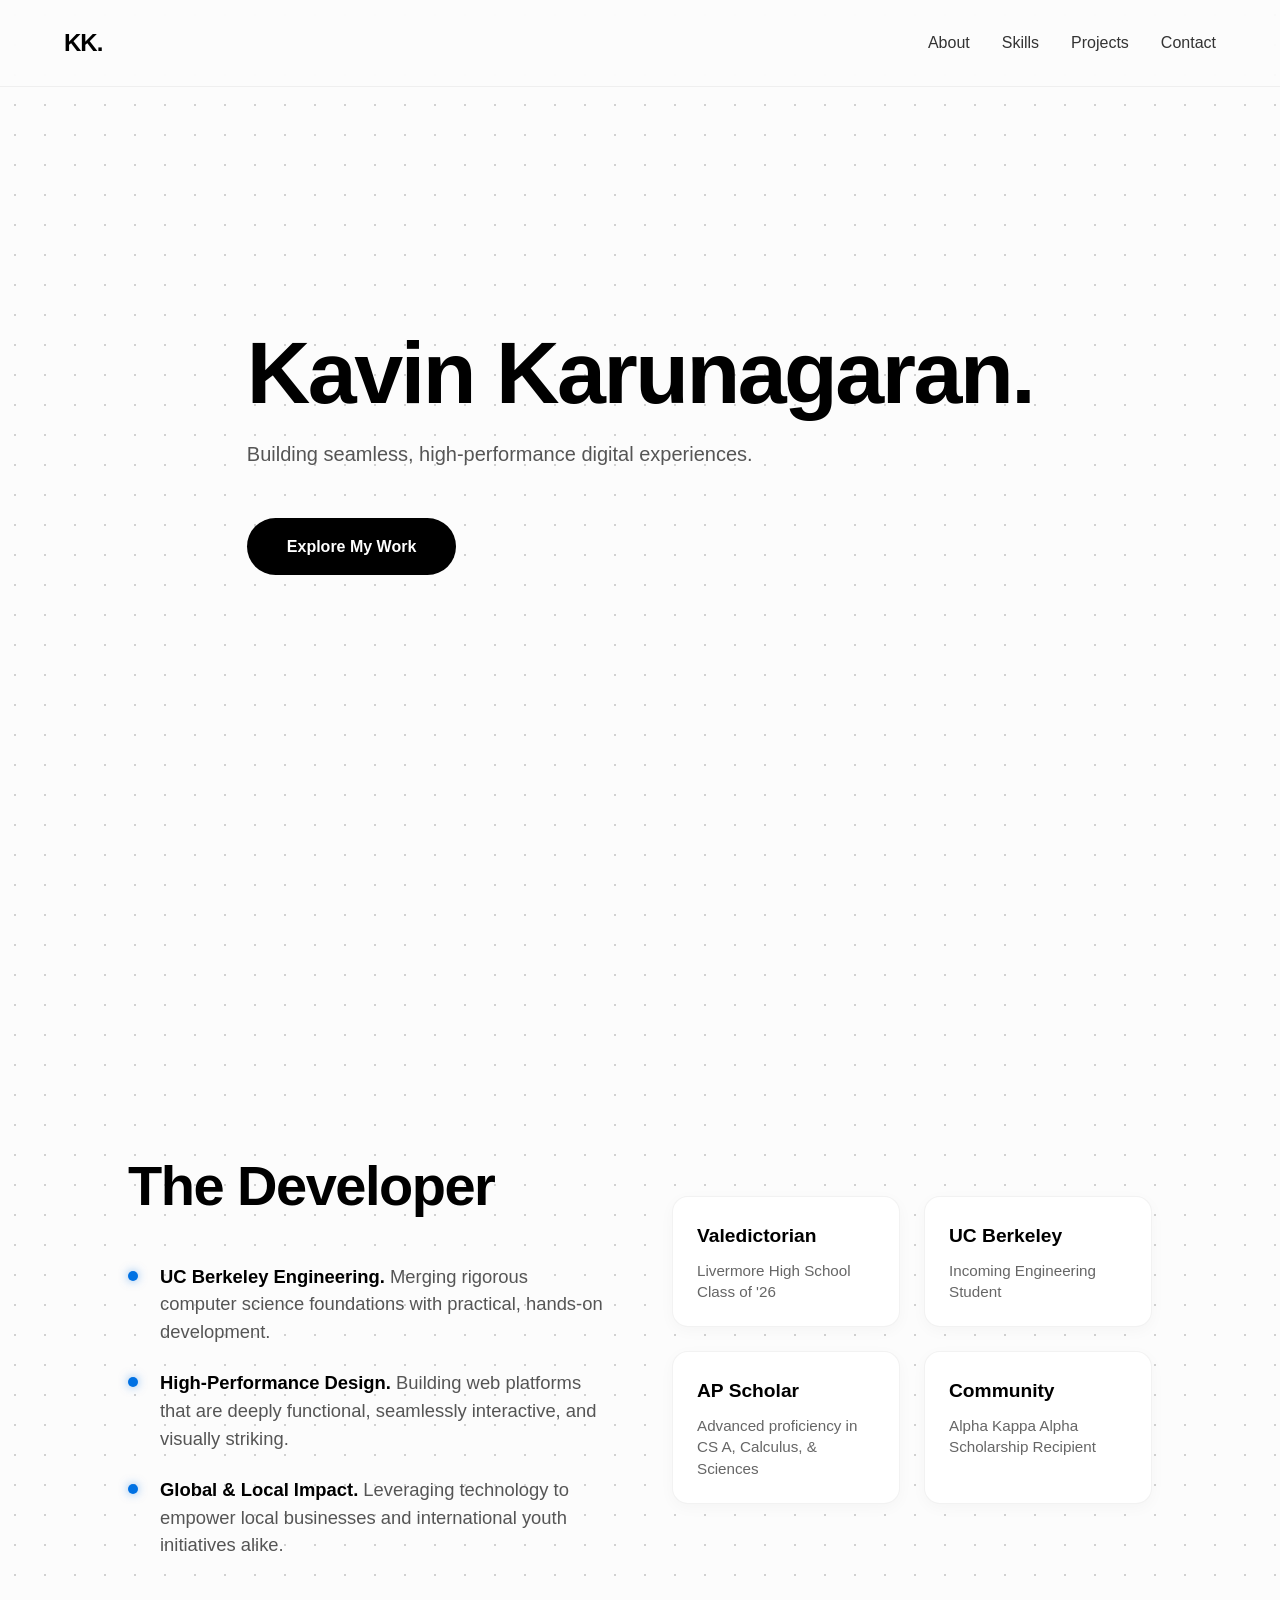
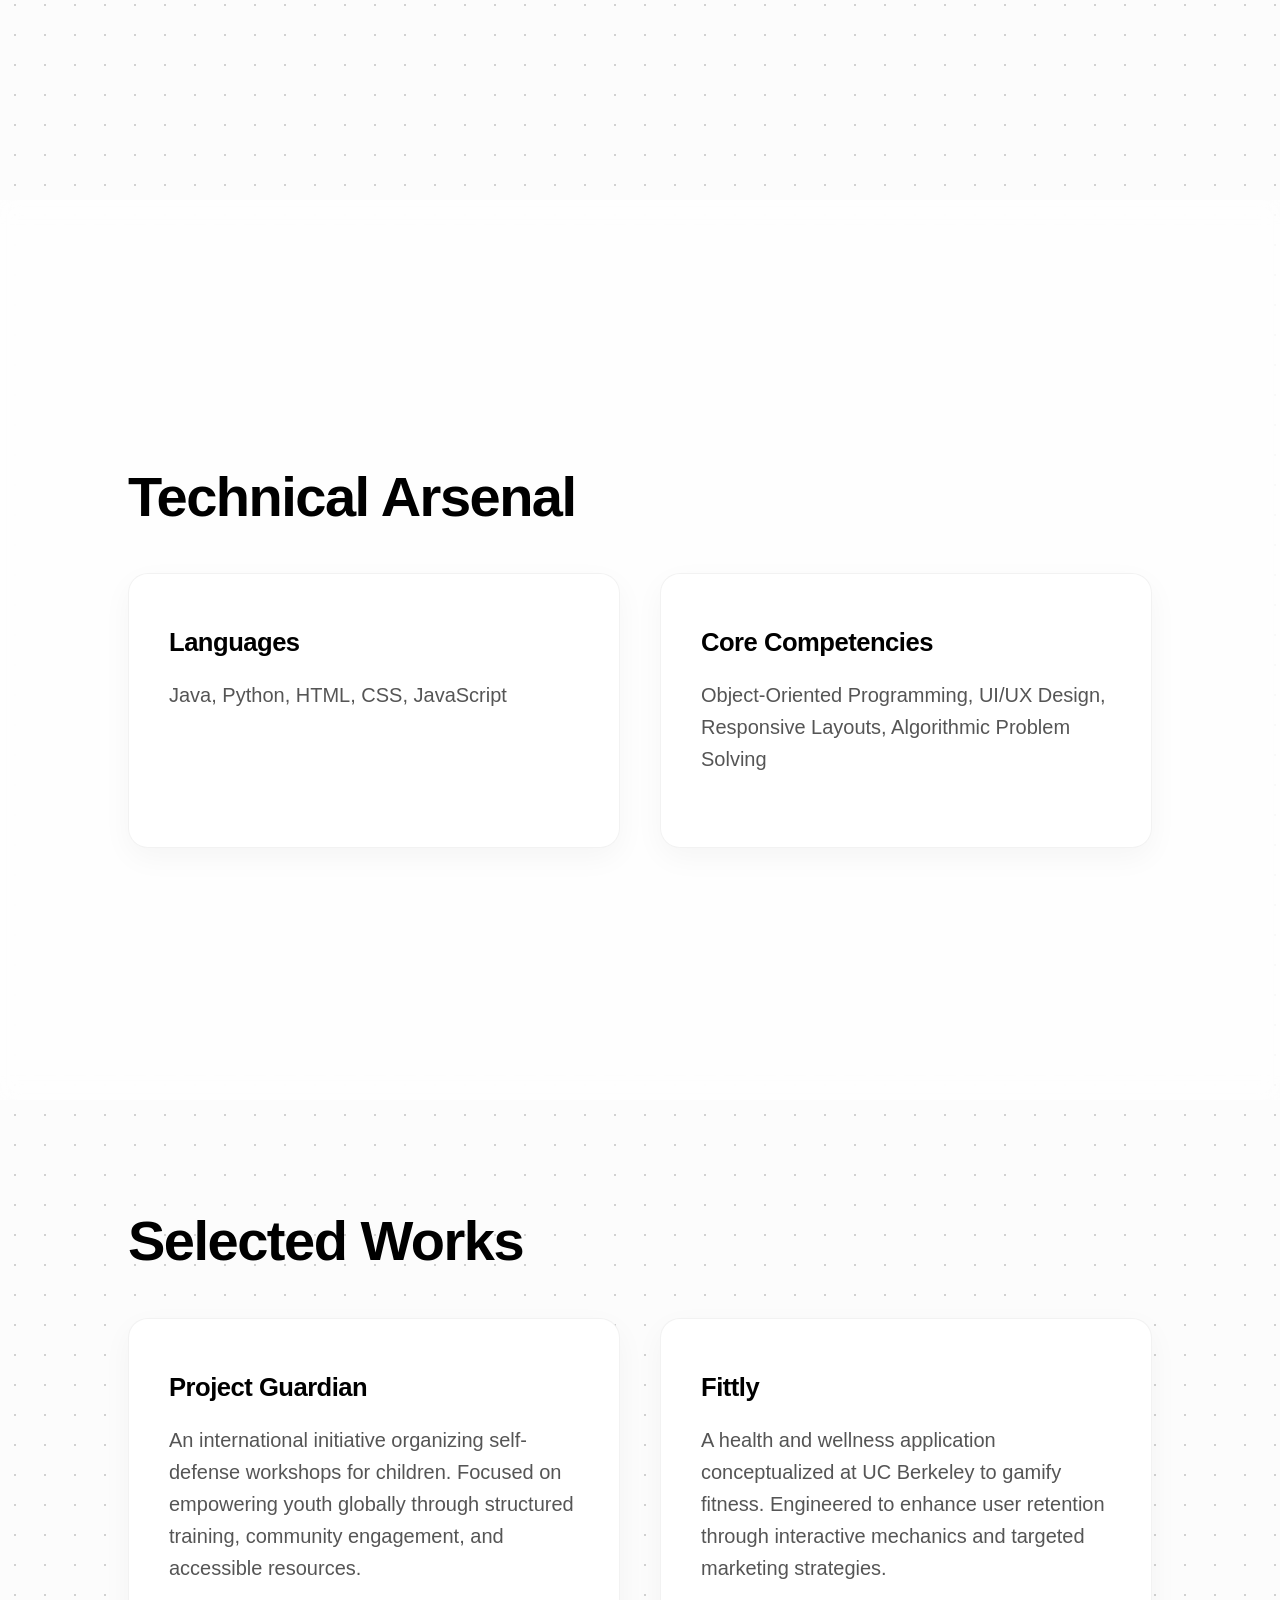
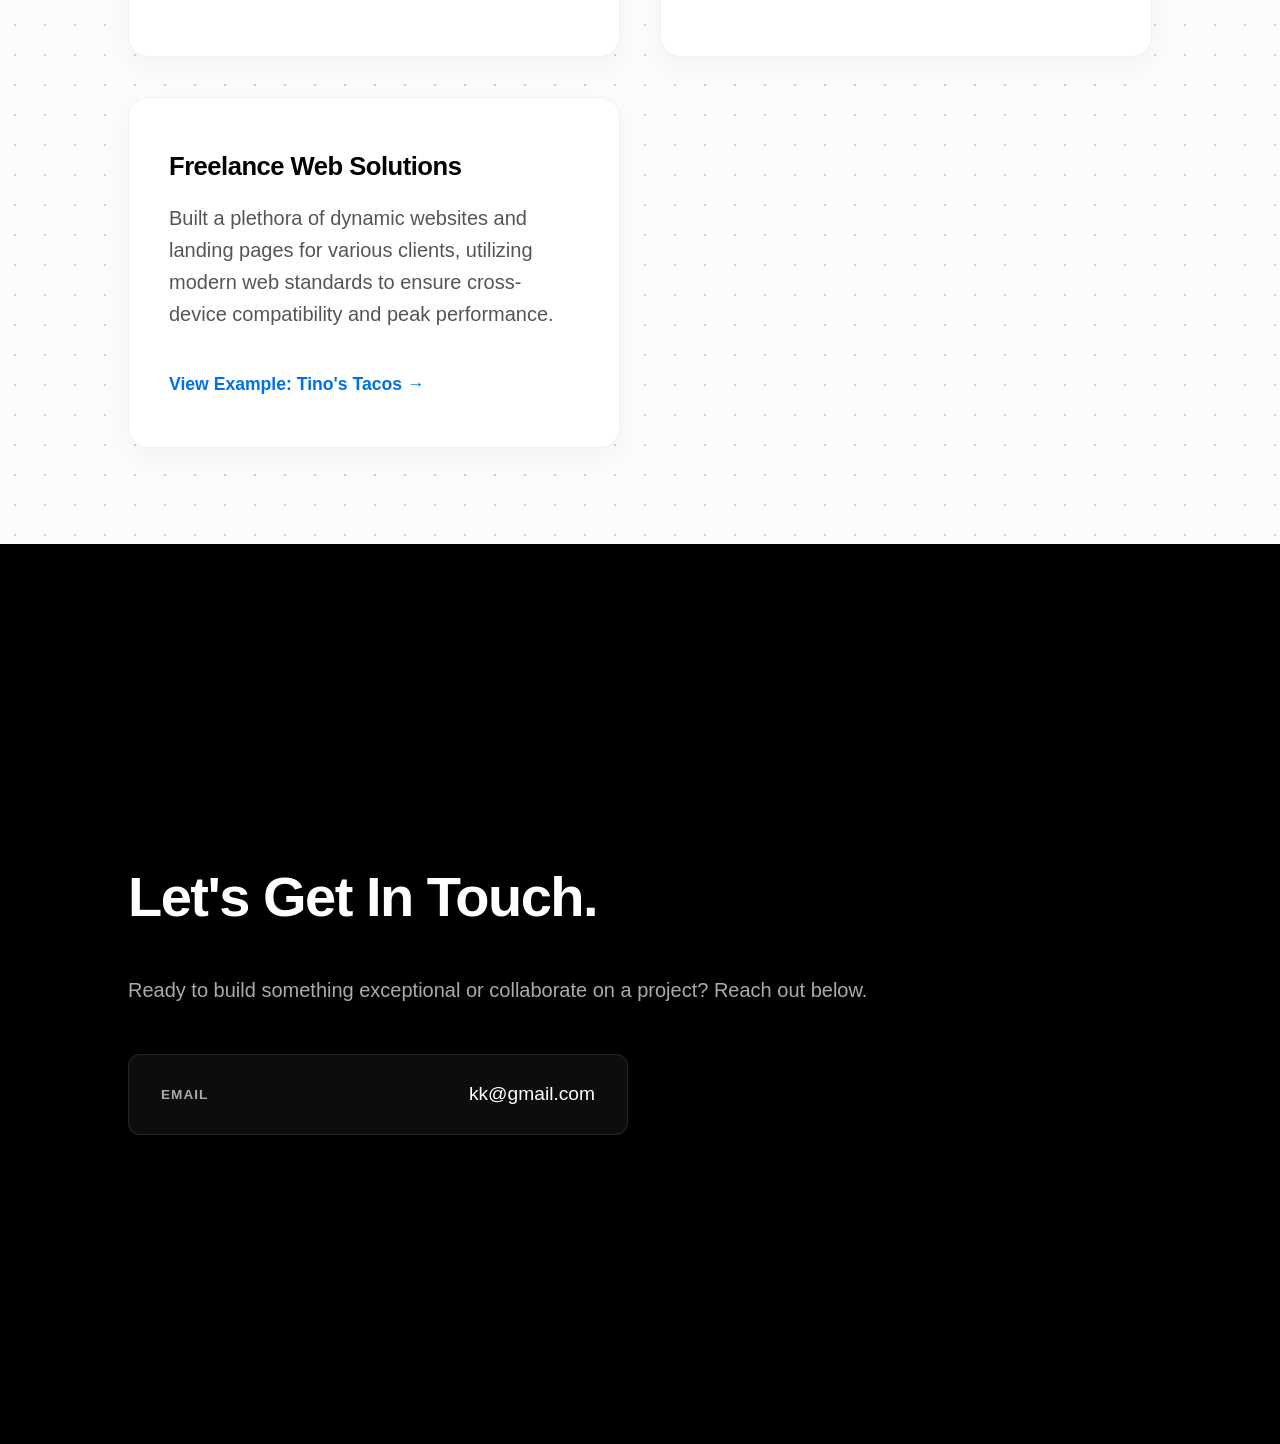
==== index.html @ 3ebcbe0c "Add files via upload" ====
<!DOCTYPE html>
<html lang="en">
<head>
    <meta charset="UTF-8">
    <meta name="viewport" content="width=device-width, initial-scale=1.0">
    <title>Kavin Karunagaran | Web Developer</title>
    <link rel="stylesheet" href="style.css">
</head>
<body>

    <nav id="navbar">
        <a href="#" class="logo">KK.</a>
        <ul class="nav-links">
            <li><a href="#about">About</a></li>
            <li><a href="#skills">Skills</a></li>
            <li><a href="#projects">Projects</a></li>
            <li><a href="#contact">Contact</a></li>
        </ul>
    </nav>

    <header id="hero" class="section">
        <div class="hero-content scroll-anim">
            <h1>Kavin Karunagaran.</h1>
            <p>Building seamless, high-performance digital experiences.</p>
            <a href="#about" class="cta-button">Explore My Work</a>
        </div>
    </header>

    <section id="about" class="section">
        <div class="container">
            <div class="about-grid">
                <div class="about-text scroll-anim">
                    <h2>The Developer</h2>
                    
                    <ul class="fancy-bullets">
                        <li>
                            <strong>UC Berkeley Engineering.</strong> Merging rigorous computer science foundations with practical, hands-on development.
                        </li>
                        <li>
                            <strong>High-Performance Design.</strong> Building web platforms that are deeply functional, seamlessly interactive, and visually striking.
                        </li>
                        <li>
                            <strong>Global & Local Impact.</strong> Leveraging technology to empower local businesses and international youth initiatives alike.
                        </li>
                    </ul>
                </div>
                
                <div class="accomplishments-grid scroll-anim" style="transition-delay: 200ms;">
                    <div class="stat-card">
                        <div class="stat-title">Valedictorian</div>
                        <div class="stat-desc">Livermore High School Class of '26</div>
                    </div>
                    <div class="stat-card">
                        <div class="stat-title">UC Berkeley</div>
                        <div class="stat-desc">Incoming Engineering Student</div>
                    </div>
                    <div class="stat-card">
                        <div class="stat-title">AP Scholar</div>
                        <div class="stat-desc">Advanced proficiency in CS A, Calculus, & Sciences</div>
                    </div>
                    <div class="stat-card">
                        <div class="stat-title">Community</div>
                        <div class="stat-desc">Alpha Kappa Alpha Scholarship Recipient</div>
                    </div>
                </div>
            </div>
        </div>
    </section>

    <section id="skills" class="section bg-glass">
        <div class="container scroll-anim">
            <h2>Technical Arsenal</h2>
            <div class="skills-grid">
                <div class="skill-card">
                    <h3>Languages</h3>
                    <p>Java, Python, HTML, CSS, JavaScript</p>
                </div>
                <div class="skill-card">
                    <h3>Core Competencies</h3>
                    <p>Object-Oriented Programming, UI/UX Design, Responsive Layouts, Algorithmic Problem Solving</p>
                </div>
            </div>
        </div>
    </section>

    <section id="projects" class="section">
        <div class="container scroll-anim">
            <h2>Selected Works</h2>
            <div class="projects-grid">
                <div class="project-card scroll-anim">
                    <h3>Project Guardian</h3>
                    <p>An international initiative organizing self-defense workshops for children. Focused on empowering youth globally through structured training, community engagement, and accessible resources.</p>
                </div>
                <div class="project-card scroll-anim" style="transition-delay: 200ms;">
                    <h3>Fittly</h3>
                    <p>A health and wellness application conceptualized at UC Berkeley to gamify fitness. Engineered to enhance user retention through interactive mechanics and targeted marketing strategies.</p>
                </div>
                <div class="project-card scroll-anim" style="transition-delay: 400ms;">
                    <h3>Freelance Web Solutions</h3>
                    <p>Built a plethora of dynamic websites and landing pages for various clients, utilizing modern web standards to ensure cross-device compatibility and peak performance.</p>
                    
                    <a href="tinos.html" class="text-link" target="_blank">View Example: Tino's Tacos &rarr;</a>
                    
                </div>
            </div>
        </div>
    </section>

    <section id="contact" class="section bg-dark">
        <div class="container scroll-anim">
            <h2>Let's Get In Touch.</h2>
            <p>Ready to build something exceptional or collaborate on a project? Reach out below.</p>
            
            <div class="contact-links">
                <a href="mailto:kk@gmail.com" class="contact-item">
                    <span class="contact-label">Email</span>
                    <span class="contact-value">kk@gmail.com</span>
                </a>
                </div>
        </div>
    </section>

    <script src="script.js"></script>
</body>
</html>
---- style.css ----
/* Base Styles & Typography */
:root {
    --primary-color: #000000;
    --text-color: #333333;
    --bg-color: #fcfcfc;
    --light-bg: #f5f5f7;
    --accent-color: #0071e3;
}

* {
    margin: 0;
    padding: 0;
    box-sizing: border-box;
}

html {
    scroll-behavior: smooth;
    font-family: -apple-system, BlinkMacSystemFont, "Segoe UI", Roboto, Helvetica, Arial, sans-serif;
}

body {
    background-color: var(--bg-color);
    color: var(--text-color);
    line-height: 1.6;
    overflow-x: hidden;
    background-image: radial-gradient(#d1d1d1 1px, transparent 1px);
    background-size: 30px 30px;
}

/* Navigation */
#navbar {
    position: fixed;
    top: 0;
    width: 100%;
    display: flex;
    justify-content: space-between;
    align-items: center;
    padding: 1.5rem 5%;
    background: rgba(252, 252, 252, 0.85);
    backdrop-filter: blur(12px);
    z-index: 1000;
    border-bottom: 1px solid rgba(0,0,0,0.05);
}

.logo {
    font-size: 1.5rem;
    font-weight: 700;
    letter-spacing: -1px;
    color: var(--primary-color);
    text-decoration: none;
    cursor: pointer;
    user-select: none;
    -webkit-user-select: none;
}

.nav-links {
    list-style: none;
    display: flex;
    gap: 2rem;
}

.nav-links a {
    text-decoration: none;
    color: var(--text-color);
    font-weight: 500;
    transition: color 0.3s ease;
}

.nav-links a:hover {
    color: var(--accent-color);
}

/* Sections & Containers */
.section {
    min-height: 100vh;
    display: flex;
    align-items: center;
    justify-content: center;
    padding: 6rem 10%;
}

.container {
    max-width: 1100px;
    width: 100%;
}

.bg-glass { 
    background: rgba(255, 255, 255, 0.6);
    backdrop-filter: blur(10px);
}
.bg-dark { 
    background-color: var(--primary-color); 
    color: white; 
    background-image: none; 
}

/* Typography */
h1 {
    font-size: 5.5rem;
    font-weight: 700;
    letter-spacing: -2.5px;
    margin-bottom: 1rem;
    color: var(--primary-color);
    line-height: 1.1;
}

h2 {
    font-size: 3.5rem;
    font-weight: 600;
    letter-spacing: -1.5px;
    margin-bottom: 2rem;
    color: var(--primary-color);
}

.bg-dark h2 { color: white; }

p {
    font-size: 1.25rem;
    margin-bottom: 1.5rem;
    color: #555;
}

.bg-dark p { color: #aaa; }

/* Buttons & Links */
.cta-button {
    display: inline-block;
    padding: 1rem 2.5rem;
    background-color: var(--primary-color);
    color: white;
    text-decoration: none;
    border-radius: 30px;
    font-weight: 600;
    margin-top: 1.5rem;
    transition: transform 0.3s ease, box-shadow 0.3s ease;
}

.cta-button:hover {
    transform: translateY(-3px);
    box-shadow: 0 10px 20px rgba(0,0,0,0.15);
}

/* New Inline Text Link Styling */
.text-link {
    display: inline-block;
    margin-top: 1rem;
    color: var(--accent-color);
    font-weight: 600;
    text-decoration: none;
    font-size: 1.1rem;
    transition: transform 0.3s ease, color 0.3s ease;
}

.text-link:hover {
    color: #005bb5;
    transform: translateX(5px);
}

/* About Grid & Accomplishments */
.about-grid {
    display: grid;
    grid-template-columns: 1fr 1fr;
    gap: 4rem;
    align-items: center;
}

.fancy-bullets {
    list-style: none;
    display: flex;
    flex-direction: column;
    gap: 1.5rem;
    margin-top: 1rem;
}

.fancy-bullets li {
    position: relative;
    padding-left: 2rem;
    font-size: 1.15rem;
    color: #555;
    line-height: 1.5;
}

.fancy-bullets li::before {
    content: "";
    position: absolute;
    left: 0;
    top: 8px;
    width: 10px;
    height: 10px;
    background-color: var(--accent-color);
    border-radius: 50%;
    box-shadow: 0 0 10px rgba(0, 113, 227, 0.5);
}

.fancy-bullets strong {
    color: var(--primary-color);
    font-weight: 700;
}

.accomplishments-grid {
    display: grid;
    grid-template-columns: 1fr 1fr;
    gap: 1.5rem;
}

.stat-card {
    background: white;
    padding: 1.5rem;
    border-radius: 16px;
    border: 1px solid rgba(0,0,0,0.05);
    box-shadow: 0 4px 15px rgba(0,0,0,0.03);
    transition: transform 0.3s ease;
}

.stat-card:hover {
    transform: translateY(-5px);
    border-color: var(--accent-color);
}

.stat-title {
    font-size: 1.2rem;
    font-weight: 700;
    color: var(--primary-color);
    margin-bottom: 0.5rem;
}

.stat-desc {
    font-size: 0.95rem;
    color: #666;
    line-height: 1.4;
}

/* Grids for Skills and Projects */
.skills-grid, .projects-grid {
    display: grid;
    grid-template-columns: repeat(auto-fit, minmax(320px, 1fr));
    gap: 2.5rem;
    margin-top: 2rem;
}

.skill-card, .project-card {
    background: white;
    padding: 3rem 2.5rem;
    border-radius: 20px;
    border: 1px solid rgba(0,0,0,0.05);
    box-shadow: 0 10px 30px rgba(0,0,0,0.04);
    transition: transform 0.4s ease, box-shadow 0.4s ease;
}

.project-card:hover {
    transform: translateY(-10px);
    box-shadow: 0 20px 40px rgba(0,0,0,0.08);
}

.project-card h3, .skill-card h3 {
    font-size: 1.6rem;
    margin-bottom: 1rem;
    color: var(--primary-color);
    letter-spacing: -0.5px;
}

/* Contact Links Section */
.contact-links {
    display: flex;
    flex-direction: column;
    gap: 1.5rem;
    margin-top: 3rem;
    max-width: 500px;
}

.contact-item {
    display: flex;
    justify-content: space-between;
    align-items: center;
    padding: 1.5rem 2rem;
    background: rgba(255,255,255,0.05);
    border: 1px solid rgba(255,255,255,0.1);
    border-radius: 12px;
    text-decoration: none;
    color: white;
    transition: background 0.3s ease, transform 0.3s ease;
}

.contact-item:hover {
    background: rgba(255,255,255,0.1);
    transform: translateX(10px);
}

.contact-label {
    font-weight: 600;
    color: #aaa;
    letter-spacing: 1px;
    text-transform: uppercase;
    font-size: 0.85rem;
}

.contact-value {
    font-size: 1.2rem;
    font-weight: 500;
}

/* Responsive */
@media (max-width: 768px) {
    .about-grid { grid-template-columns: 1fr; gap: 2rem; }
    h1 { font-size: 3.5rem; }
    h2 { font-size: 2.5rem; }
}

/* --- APPLE-STYLE SCROLL ANIMATIONS --- */
.scroll-anim {
    opacity: 0;
    transform: translateY(50px);
    transition: opacity 1s cubic-bezier(0.16, 1, 0.3, 1), transform 1s cubic-bezier(0.16, 1, 0.3, 1);
}

.scroll-anim.show {
    opacity: 1;
    transform: translateY(0);
}
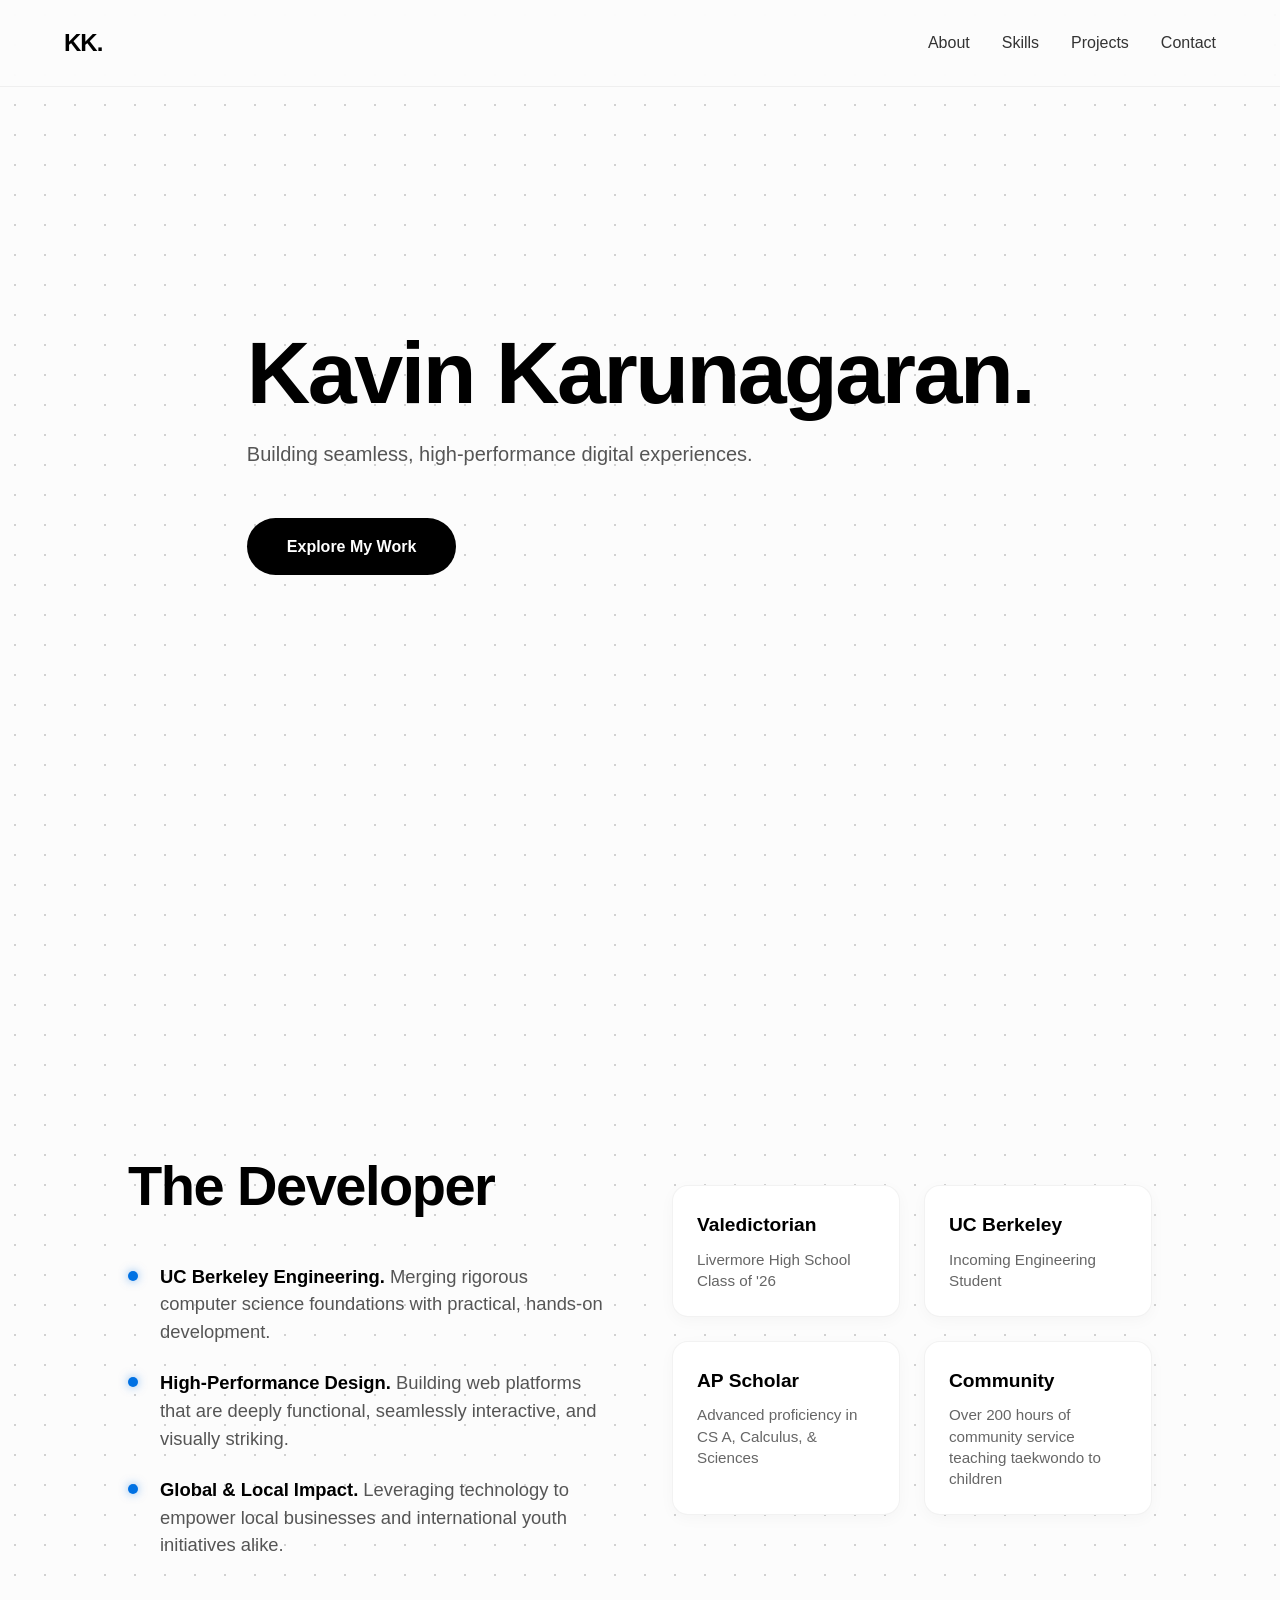
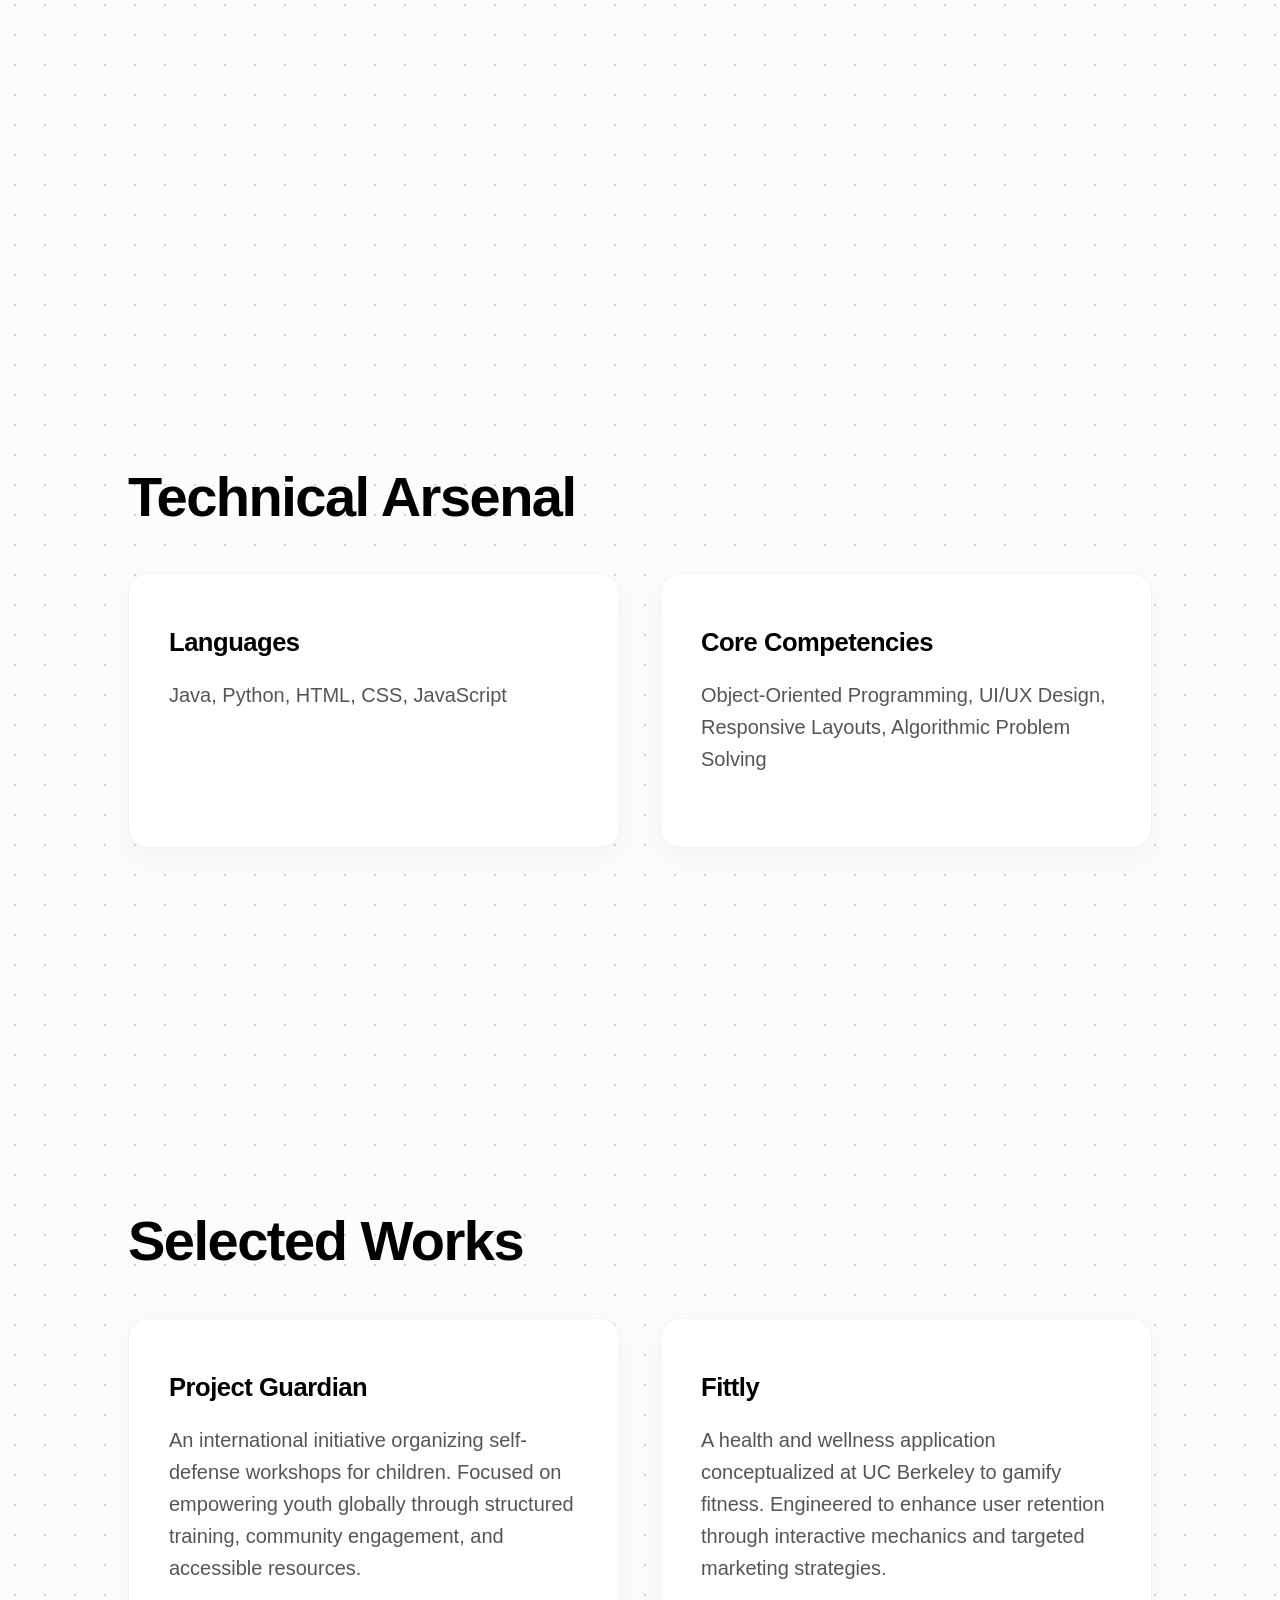
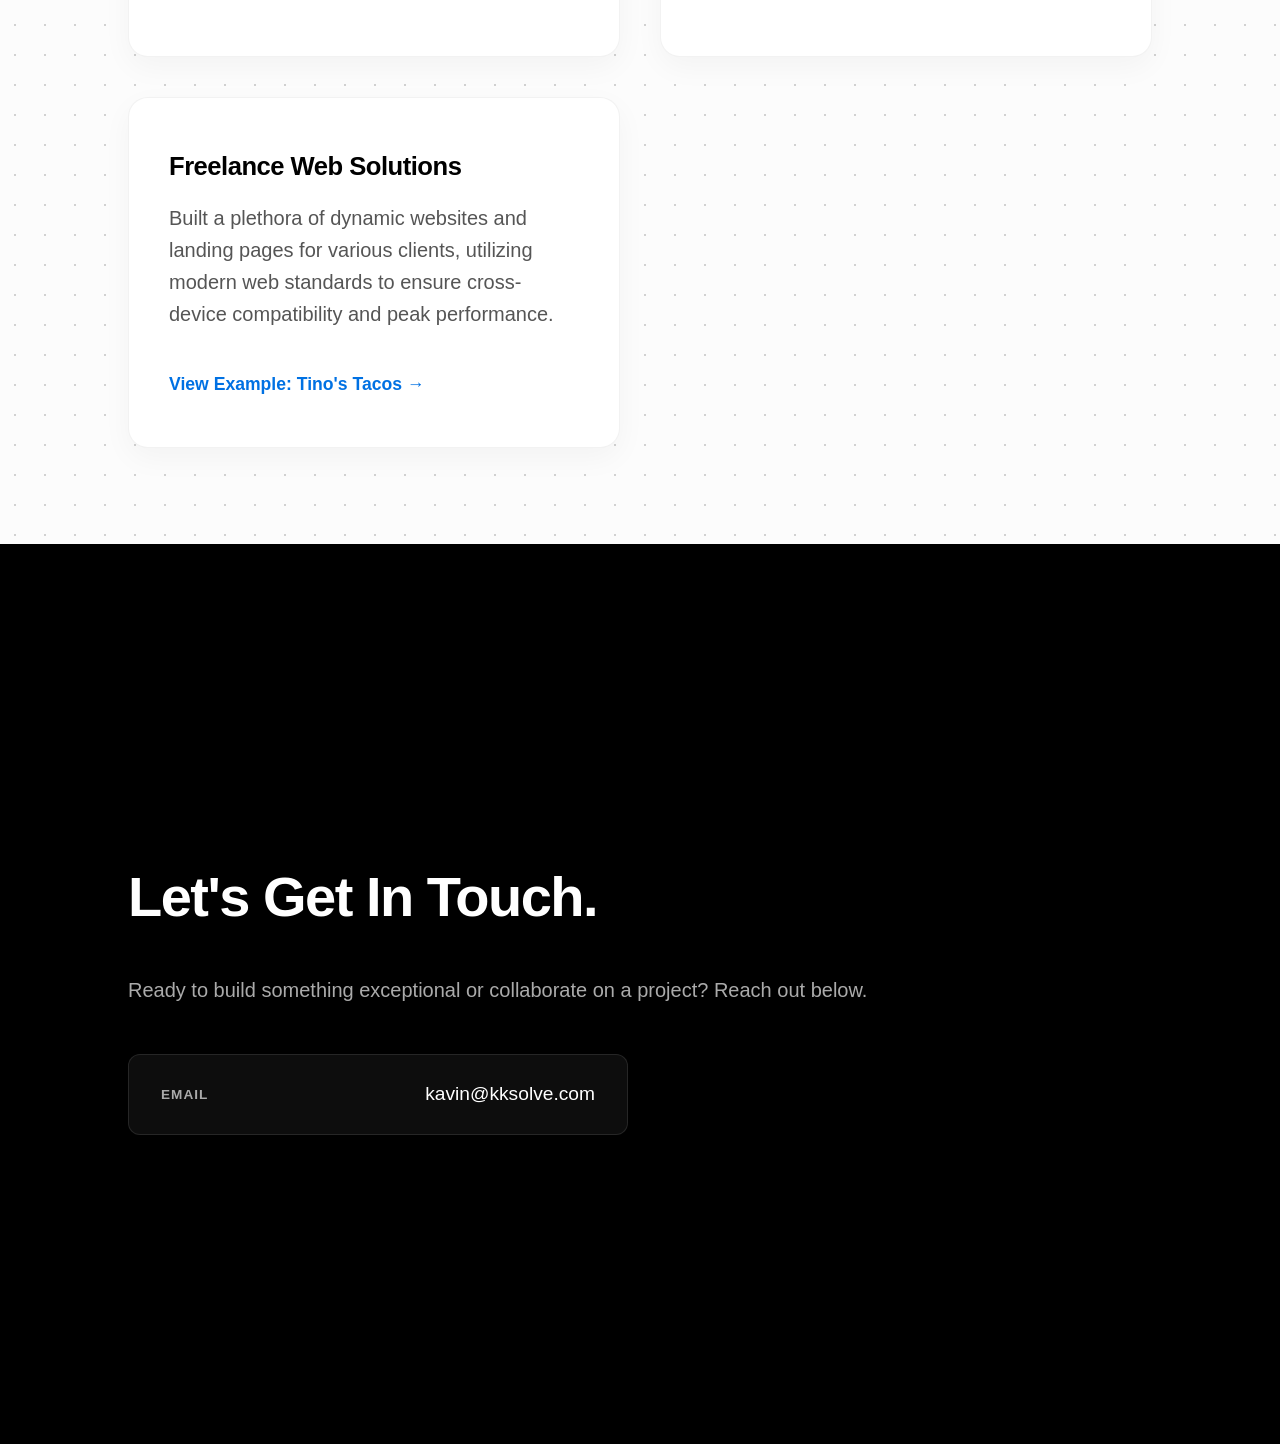
==== commit de896fef: "Update index.html" ====
--- a/index.html
+++ b/index.html
@@ -7,7 +7,7 @@
     <link rel="stylesheet" href="style.css">
 </head>
 <body>
-
+    
     <nav id="navbar">
         <a href="#" class="logo">KK.</a>
         <ul class="nav-links">
@@ -18,108 +18,119 @@
         </ul>
     </nav>
 
-    <header id="hero" class="section">
-        <div class="hero-content scroll-anim">
-            <h1>Kavin Karunagaran.</h1>
-            <p>Building seamless, high-performance digital experiences.</p>
-            <a href="#about" class="cta-button">Explore My Work</a>
-        </div>
-    </header>
+    <main class="site-wrapper">
+        
+        <header id="hero" class="section hero-section">
+            <div id="hero-bg" class="hero-bg"></div>
+            <div class="parallax-shape shape-1" data-speed="0.15"></div>
+            
+            <div class="hero-content scroll-anim">
+                <h1>Kavin Karunagaran.</h1>
+                <p>Building seamless, high-performance digital experiences.</p>
+                <a href="#about" class="cta-button">Explore My Work</a>
+            </div>
+        </header>
 
-    <section id="about" class="section">
-        <div class="container">
-            <div class="about-grid">
-                <div class="about-text scroll-anim">
-                    <h2>The Developer</h2>
+        <section id="about" class="section">
+            <div class="container">
+                <div class="about-grid">
+                    <div class="about-text scroll-anim">
+                        <h2>The Developer</h2>
+                        
+                        <ul class="fancy-bullets">
+                            <li>
+                                <strong>UC Berkeley Engineering.</strong> Merging rigorous computer science foundations with practical, hands-on development.
+                            </li>
+                            <li>
+                                <strong>High-Performance Design.</strong> Building web platforms that are deeply functional, seamlessly interactive, and visually striking.
+                            </li>
+                            <li>
+                                <strong>Global & Local Impact.</strong> Leveraging technology to empower local businesses and international youth initiatives alike.
+                            </li>
+                        </ul>
+                    </div>
                     
-                    <ul class="fancy-bullets">
-                        <li>
-                            <strong>UC Berkeley Engineering.</strong> Merging rigorous computer science foundations with practical, hands-on development.
-                        </li>
-                        <li>
-                            <strong>High-Performance Design.</strong> Building web platforms that are deeply functional, seamlessly interactive, and visually striking.
-                        </li>
-                        <li>
-                            <strong>Global & Local Impact.</strong> Leveraging technology to empower local businesses and international youth initiatives alike.
-                        </li>
-                    </ul>
-                </div>
-                
-                <div class="accomplishments-grid scroll-anim" style="transition-delay: 200ms;">
-                    <div class="stat-card">
-                        <div class="stat-title">Valedictorian</div>
-                        <div class="stat-desc">Livermore High School Class of '26</div>
-                    </div>
-                    <div class="stat-card">
-                        <div class="stat-title">UC Berkeley</div>
-                        <div class="stat-desc">Incoming Engineering Student</div>
-                    </div>
-                    <div class="stat-card">
-                        <div class="stat-title">AP Scholar</div>
-                        <div class="stat-desc">Advanced proficiency in CS A, Calculus, & Sciences</div>
-                    </div>
-                    <div class="stat-card">
-                        <div class="stat-title">Community</div>
-                        <div class="stat-desc">Alpha Kappa Alpha Scholarship Recipient</div>
+                    <div class="accomplishments-grid scroll-anim" style="transition-delay: 200ms;">
+                        <div class="stat-card">
+                            <div class="stat-title">Valedictorian</div>
+                            <div class="stat-desc">Livermore High School Class of '26</div>
+                        </div>
+                        <div class="stat-card">
+                            <div class="stat-title">UC Berkeley</div>
+                            <div class="stat-desc">Incoming Engineering Student</div>
+                        </div>
+                        <div class="stat-card">
+                            <div class="stat-title">AP Scholar</div>
+                            <div class="stat-desc">Advanced proficiency in CS A, Calculus, & Sciences</div>
+                        </div>
+                        <div class="stat-card">
+                            <div class="stat-title">Community</div>
+                            <div class="stat-desc">Over 200 hours of community service teaching taekwondo to children</div>
+                        </div>
                     </div>
                 </div>
             </div>
-        </div>
-    </section>
+        </section>
 
-    <section id="skills" class="section bg-glass">
-        <div class="container scroll-anim">
-            <h2>Technical Arsenal</h2>
-            <div class="skills-grid">
-                <div class="skill-card">
-                    <h3>Languages</h3>
-                    <p>Java, Python, HTML, CSS, JavaScript</p>
-                </div>
-                <div class="skill-card">
-                    <h3>Core Competencies</h3>
-                    <p>Object-Oriented Programming, UI/UX Design, Responsive Layouts, Algorithmic Problem Solving</p>
+        <section id="skills" class="section">
+            <div class="parallax-shape shape-2" data-speed="-0.1"></div>
+
+            <div class="container scroll-anim">
+                <h2>Technical Arsenal</h2>
+                <div class="skills-grid">
+                    <div class="skill-card">
+                        <h3>Languages</h3>
+                        <p>Java, Python, HTML, CSS, JavaScript</p>
+                    </div>
+                    <div class="skill-card">
+                        <h3>Core Competencies</h3>
+                        <p>Object-Oriented Programming, UI/UX Design, Responsive Layouts, Algorithmic Problem Solving</p>
+                    </div>
                 </div>
             </div>
-        </div>
-    </section>
+        </section>
 
-    <section id="projects" class="section">
-        <div class="container scroll-anim">
-            <h2>Selected Works</h2>
-            <div class="projects-grid">
-                <div class="project-card scroll-anim">
-                    <h3>Project Guardian</h3>
-                    <p>An international initiative organizing self-defense workshops for children. Focused on empowering youth globally through structured training, community engagement, and accessible resources.</p>
-                </div>
-                <div class="project-card scroll-anim" style="transition-delay: 200ms;">
-                    <h3>Fittly</h3>
-                    <p>A health and wellness application conceptualized at UC Berkeley to gamify fitness. Engineered to enhance user retention through interactive mechanics and targeted marketing strategies.</p>
-                </div>
-                <div class="project-card scroll-anim" style="transition-delay: 400ms;">
-                    <h3>Freelance Web Solutions</h3>
-                    <p>Built a plethora of dynamic websites and landing pages for various clients, utilizing modern web standards to ensure cross-device compatibility and peak performance.</p>
-                    
-                    <a href="tinos.html" class="text-link" target="_blank">View Example: Tino's Tacos &rarr;</a>
-                    
+        <section id="projects" class="section">
+            <div class="parallax-shape shape-3" data-speed="0.2"></div>
+
+            <div class="container scroll-anim">
+                <h2>Selected Works</h2>
+                <div class="projects-grid">
+                    <div class="project-card scroll-anim">
+                        <h3>Project Guardian</h3>
+                        <p>An international initiative organizing self-defense workshops for children. Focused on empowering youth globally through structured training, community engagement, and accessible resources.</p>
+                    </div>
+                    <div class="project-card scroll-anim" style="transition-delay: 200ms;">
+                        <h3>Fittly</h3>
+                        <p>A health and wellness application conceptualized at UC Berkeley to gamify fitness. Engineered to enhance user retention through interactive mechanics and targeted marketing strategies.</p>
+                    </div>
+                    <div class="project-card scroll-anim" style="transition-delay: 400ms;">
+                        <h3>Freelance Web Solutions</h3>
+                        <p>Built a plethora of dynamic websites and landing pages for various clients, utilizing modern web standards to ensure cross-device compatibility and peak performance.</p>
+                        
+                        <a href="tinos.html" class="text-link" target="_blank">View Example: Tino's Tacos &rarr;</a>
+                        
+                    </div>
                 </div>
             </div>
-        </div>
-    </section>
+        </section>
 
-    <section id="contact" class="section bg-dark">
-        <div class="container scroll-anim">
-            <h2>Let's Get In Touch.</h2>
-            <p>Ready to build something exceptional or collaborate on a project? Reach out below.</p>
-            
-            <div class="contact-links">
-                <a href="mailto:kk@gmail.com" class="contact-item">
-                    <span class="contact-label">Email</span>
-                    <span class="contact-value">kk@gmail.com</span>
-                </a>
+        <section id="contact" class="section bg-dark">
+            <div class="container scroll-anim">
+                <h2>Let's Get In Touch.</h2>
+                <p>Ready to build something exceptional or collaborate on a project? Reach out below.</p>
+                
+                <div class="contact-links">
+                    <a href="mailto:kavin@kksolve.com" class="contact-item">
+                        <span class="contact-label">Email</span>
+                        <span class="contact-value">kavin@kksolve.com</span>
+                    </a>
                 </div>
-        </div>
-    </section>
+            </div>
+        </section>
+
+    </main>
 
     <script src="script.js"></script>
 </body>
-</html>+</html>
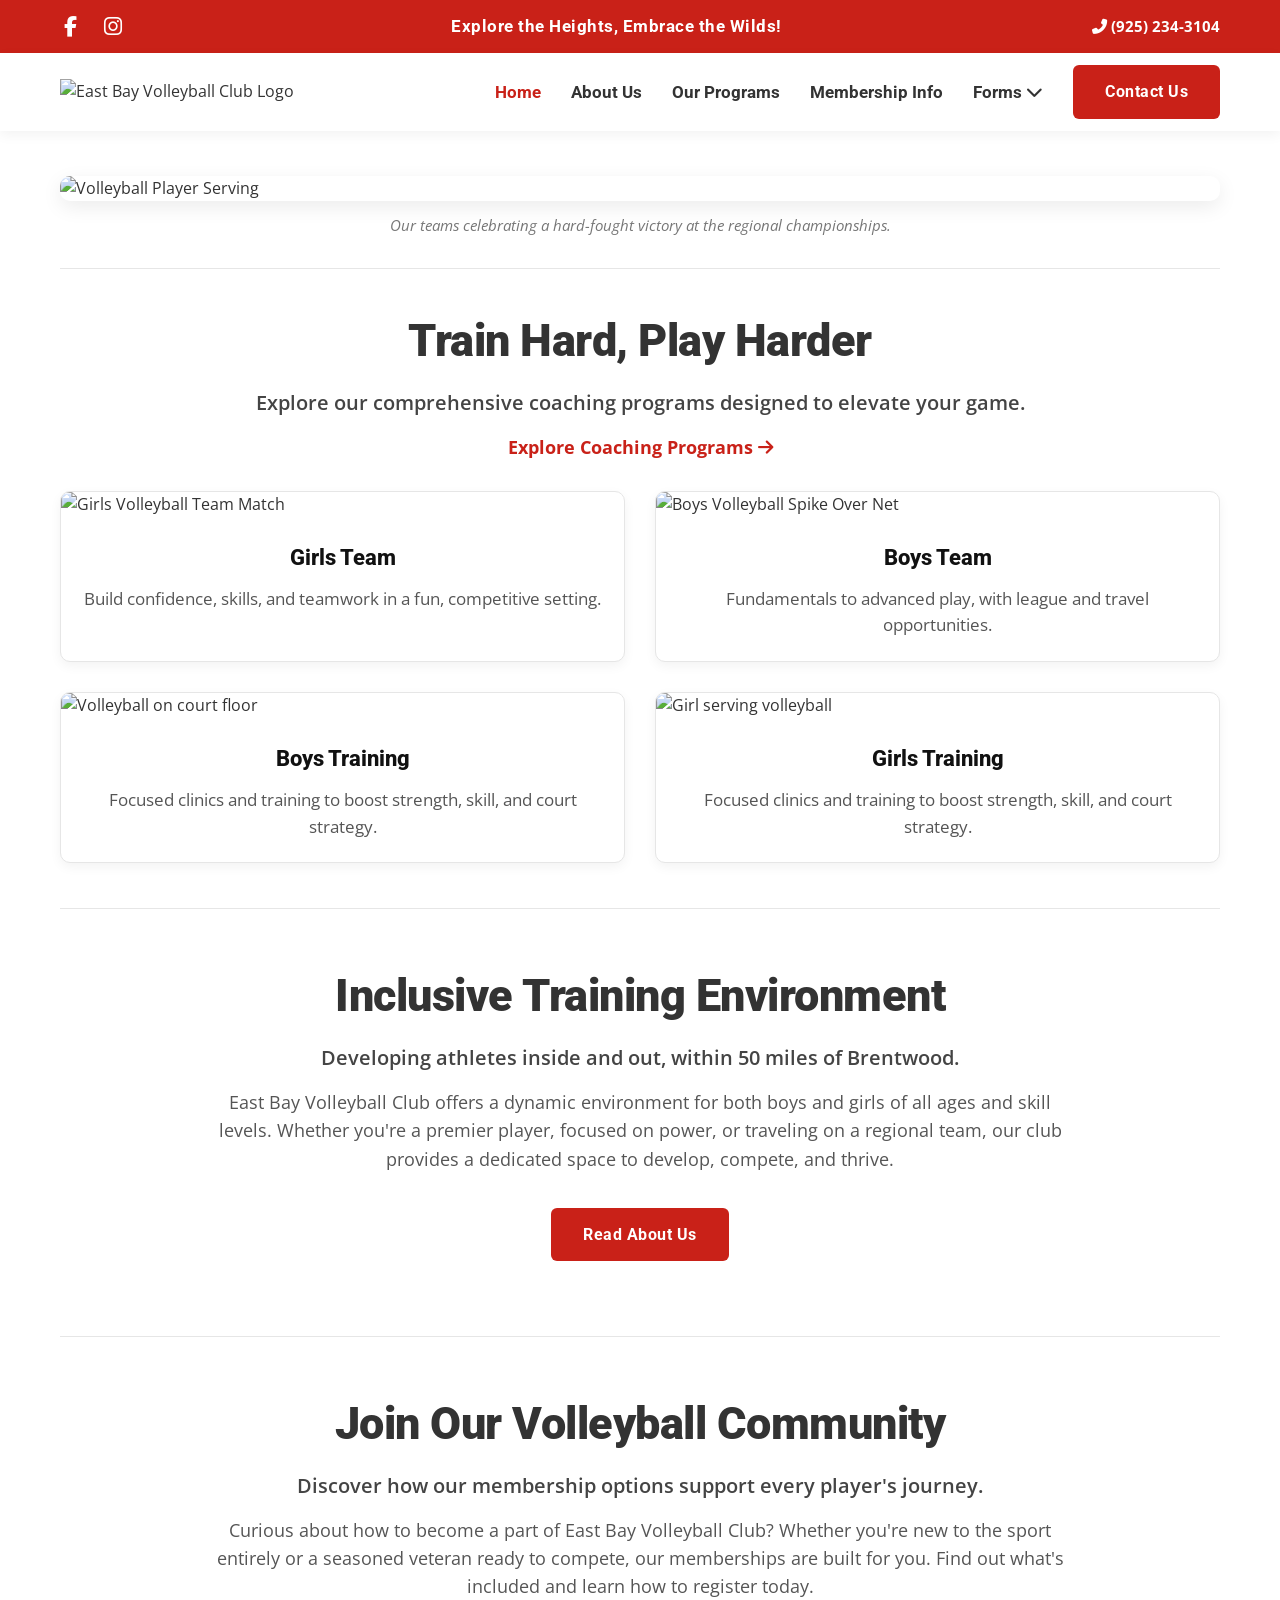
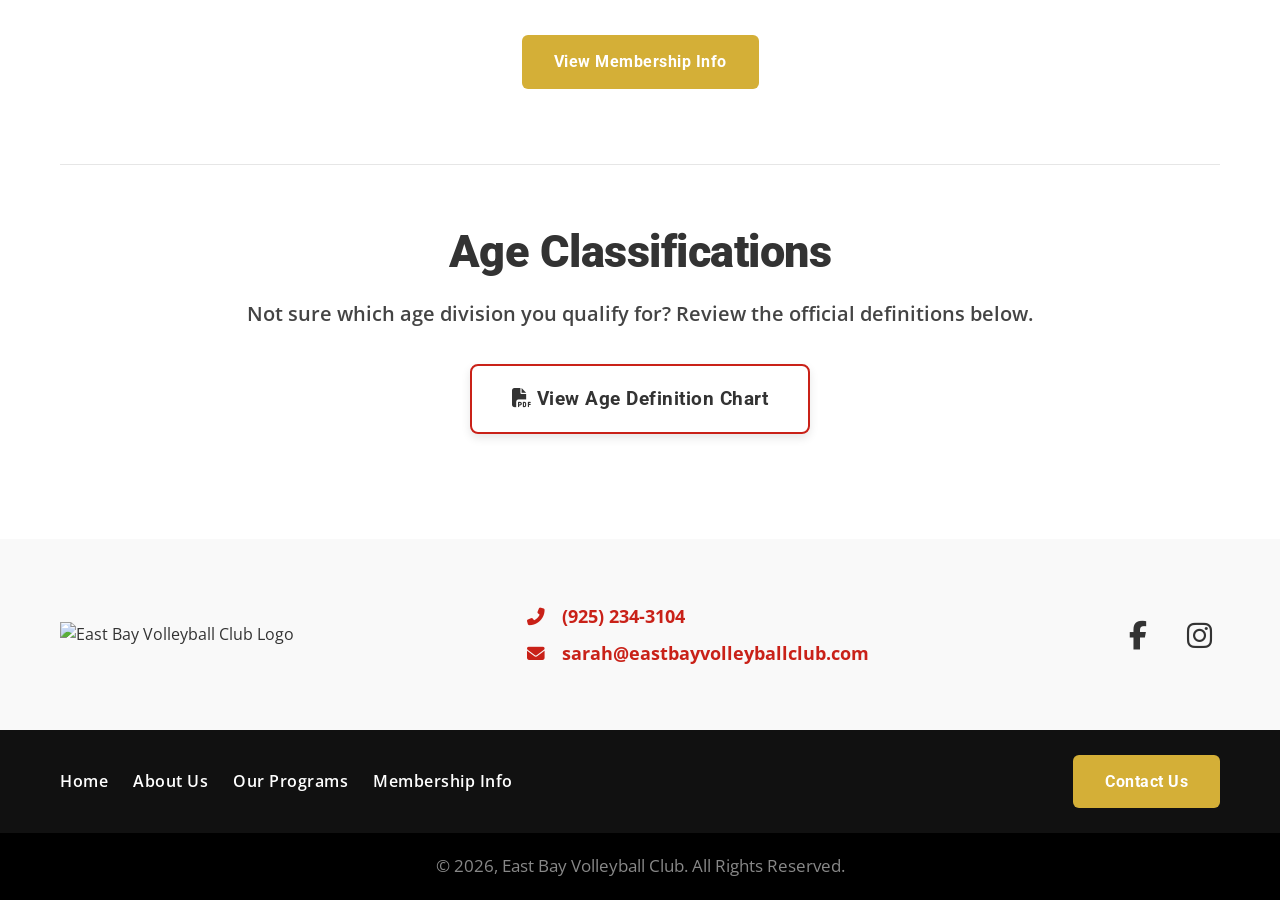
==== commit d56a0f66: "Add files via upload" ====
--- a/index.html
+++ b/index.html
@@ -1,136 +1,160 @@
-<!DOCTYPE html>
-<html lang="en">
-<head>
-    <meta charset="UTF-8">
-    <meta name="viewport" content="width=device-width, initial-scale=1.0">
-    <title>Kavin Karunagaran | Web Developer</title>
-    <link rel="stylesheet" href="style.css">
-</head>
-<body>
-    
-    <nav id="navbar">
-        <a href="#" class="logo">KK.</a>
-        <ul class="nav-links">
-            <li><a href="#about">About</a></li>
-            <li><a href="#skills">Skills</a></li>
-            <li><a href="#projects">Projects</a></li>
-            <li><a href="#contact">Contact</a></li>
-        </ul>
-    </nav>
-
-    <main class="site-wrapper">
-        
-        <header id="hero" class="section hero-section">
-            <div id="hero-bg" class="hero-bg"></div>
-            <div class="parallax-shape shape-1" data-speed="0.15"></div>
-            
-            <div class="hero-content scroll-anim">
-                <h1>Kavin Karunagaran.</h1>
-                <p>Building seamless, high-performance digital experiences.</p>
-                <a href="#about" class="cta-button">Explore My Work</a>
-            </div>
-        </header>
-
-        <section id="about" class="section">
-            <div class="container">
-                <div class="about-grid">
-                    <div class="about-text scroll-anim">
-                        <h2>The Developer</h2>
-                        
-                        <ul class="fancy-bullets">
-                            <li>
-                                <strong>UC Berkeley Engineering.</strong> Merging rigorous computer science foundations with practical, hands-on development.
-                            </li>
-                            <li>
-                                <strong>High-Performance Design.</strong> Building web platforms that are deeply functional, seamlessly interactive, and visually striking.
-                            </li>
-                            <li>
-                                <strong>Global & Local Impact.</strong> Leveraging technology to empower local businesses and international youth initiatives alike.
-                            </li>
-                        </ul>
-                    </div>
-                    
-                    <div class="accomplishments-grid scroll-anim" style="transition-delay: 200ms;">
-                        <div class="stat-card">
-                            <div class="stat-title">Valedictorian</div>
-                            <div class="stat-desc">Livermore High School Class of '26</div>
-                        </div>
-                        <div class="stat-card">
-                            <div class="stat-title">UC Berkeley</div>
-                            <div class="stat-desc">Incoming Engineering Student</div>
-                        </div>
-                        <div class="stat-card">
-                            <div class="stat-title">AP Scholar</div>
-                            <div class="stat-desc">Advanced proficiency in CS A, Calculus, & Sciences</div>
-                        </div>
-                        <div class="stat-card">
-                            <div class="stat-title">Community</div>
-                            <div class="stat-desc">Over 200 hours of community service teaching taekwondo to children</div>
-                        </div>
-                    </div>
-                </div>
-            </div>
-        </section>
-
-        <section id="skills" class="section">
-            <div class="parallax-shape shape-2" data-speed="-0.1"></div>
-
-            <div class="container scroll-anim">
-                <h2>Technical Arsenal</h2>
-                <div class="skills-grid">
-                    <div class="skill-card">
-                        <h3>Languages</h3>
-                        <p>Java, Python, HTML, CSS, JavaScript</p>
-                    </div>
-                    <div class="skill-card">
-                        <h3>Core Competencies</h3>
-                        <p>Object-Oriented Programming, UI/UX Design, Responsive Layouts, Algorithmic Problem Solving</p>
-                    </div>
-                </div>
-            </div>
-        </section>
-
-        <section id="projects" class="section">
-            <div class="parallax-shape shape-3" data-speed="0.2"></div>
-
-            <div class="container scroll-anim">
-                <h2>Selected Works</h2>
-                <div class="projects-grid">
-                    <div class="project-card scroll-anim">
-                        <h3>Project Guardian</h3>
-                        <p>An international initiative organizing self-defense workshops for children. Focused on empowering youth globally through structured training, community engagement, and accessible resources.</p>
-                    </div>
-                    <div class="project-card scroll-anim" style="transition-delay: 200ms;">
-                        <h3>Fittly</h3>
-                        <p>A health and wellness application conceptualized at UC Berkeley to gamify fitness. Engineered to enhance user retention through interactive mechanics and targeted marketing strategies.</p>
-                    </div>
-                    <div class="project-card scroll-anim" style="transition-delay: 400ms;">
-                        <h3>Freelance Web Solutions</h3>
-                        <p>Built a plethora of dynamic websites and landing pages for various clients, utilizing modern web standards to ensure cross-device compatibility and peak performance.</p>
-                        
-                        <a href="tinos.html" class="text-link" target="_blank">View Example: Tino's Tacos &rarr;</a>
-                        
-                    </div>
-                </div>
-            </div>
-        </section>
-
-        <section id="contact" class="section bg-dark">
-            <div class="container scroll-anim">
-                <h2>Let's Get In Touch.</h2>
-                <p>Ready to build something exceptional or collaborate on a project? Reach out below.</p>
-                
-                <div class="contact-links">
-                    <a href="mailto:kavin@kksolve.com" class="contact-item">
-                        <span class="contact-label">Email</span>
-                        <span class="contact-value">kavin@kksolve.com</span>
-                    </a>
-                </div>
-            </div>
-        </section>
-
-    </main>
-
-    <script src="script.js"></script>
-</body>
-</html>
+<!DOCTYPE html>
+<html lang="en">
+<head>
+    <meta charset="UTF-8">
+    <meta name="viewport" content="width=device-width, initial-scale=1.0">
+    <title>East Bay Volleyball Club - Home</title>
+    <link rel="stylesheet" href="styles.css">
+    <link rel="stylesheet" href="https://cdnjs.cloudflare.com/ajax/libs/font-awesome/6.4.0/css/all.min.css">
+</head>
+<body>
+
+    <div class="top-bar">
+        <div class="container top-bar-inner">
+            <div class="social-icons">
+                <a href="https://www.facebook.com/profile.php?id=61552361986571&_rdr" target="_blank"><i class="fab fa-facebook-f"></i></a>
+                <a href="https://www.instagram.com/east_bay_volleyball_club/" target="_blank"><i class="fab fa-instagram"></i></a>
+            </div>
+            <div class="tagline">Explore the Heights, Embrace the Wilds!</div>
+            <div class="phone">
+                <a href="tel:9252343104"><i class="fas fa-phone-alt"></i> (925) 234-3104</a>
+            </div>
+        </div>
+    </div>
+
+    <header class="header">
+        <div class="container header-inner">
+            <a href="index.html" class="logo">
+                <img src="50498F1C-BA34-4219-817B-F55EDA4CDF73.png" alt="East Bay Volleyball Club Logo">
+            </a>
+            <nav class="nav-menu">
+                <a href="index.html" class="nav-link active">Home</a>
+                <a href="about.html" class="nav-link">About Us</a>
+                <a href="programs.html" class="nav-link">Our Programs</a>
+                <a href="membership.html" class="nav-link">Membership Info</a>
+                
+                <div class="dropdown">
+                    <span class="nav-link">Forms <i class="fas fa-chevron-down"></i></span>
+                    <div class="dropdown-content">
+                        <a href="medical-release.pdf" target="_blank">Medical Release</a>
+                        <a href="player-information-sheet.pdf" target="_blank">Player Information Sheet</a>
+                        <a href="age-definition-chart.pdf" target="_blank">Age Definition Chart</a>
+                    </div>
+                </div>
+
+                <a href="contact.html" class="btn btn-red">Contact Us</a>
+            </nav>
+        </div>
+    </header>
+
+    <main class="container page-content">
+        
+        <div class="main-image-container mb-4 pb-3 border-bottom">
+            <img src="https://images.unsplash.com/photo-1612872087720-bb876e2e67d1?auto=format&fit=crop&w=1200&q=80" alt="Volleyball Player Serving" class="img-full img-rounded shadow">
+            <p class="image-caption text-center">Our teams celebrating a hard-fought victory at the regional championships.</p>
+        </div>
+
+        <div class="text-center mt-4">
+            <h1 class="hero-title">Train Hard, Play Harder</h1>
+            <p class="lead-text mb-3">Explore our comprehensive coaching programs designed to elevate your game.</p>
+            <a href="programs.html" class="text-link red-link">Explore Coaching Programs <i class="fas fa-arrow-right"></i></a>
+        </div>
+
+        <div class="programs-grid mb-4">
+            <div class="program-card">
+                <img src="https://images.unsplash.com/photo-1549451371-64aa98a6f660?auto=format&fit=crop&w=800&q=80" alt="Girls Volleyball Team Match">
+                <div class="card-body">
+                    <h3>Girls Team</h3>
+                    <p>Build confidence, skills, and teamwork in a fun, competitive setting.</p>
+                </div>
+            </div>
+            <div class="program-card">
+                <img src="https://images.unsplash.com/photo-1622271813137-b6f7902d5d85?auto=format&fit=crop&w=800&q=80" alt="Boys Volleyball Spike Over Net">
+                <div class="card-body">
+                    <h3>Boys Team</h3>
+                    <p>Fundamentals to advanced play, with league and travel opportunities.</p>
+                </div>
+            </div>
+            <div class="program-card">
+                <img src="https://images.unsplash.com/photo-1629858547471-897dbdbab341?auto=format&fit=crop&w=800&q=80" alt="Volleyball on court floor">
+                <div class="card-body">
+                    <h3>Boys Training</h3>
+                    <p>Focused clinics and training to boost strength, skill, and court strategy.</p>
+                </div>
+            </div>
+            <div class="program-card">
+                <img src="https://images.unsplash.com/photo-1574279606130-09958dc756f7?auto=format&fit=crop&w=800&q=80" alt="Girl serving volleyball">
+                <div class="card-body">
+                    <h3>Girls Training</h3>
+                    <p>Focused clinics and training to boost strength, skill, and court strategy.</p>
+                </div>
+            </div>
+        </div>
+
+        <div class="text-section text-center pt-4 pb-3 border-top mt-4">
+            <h2 class="hero-title">Inclusive Training Environment</h2>
+            <p class="lead-text">Developing athletes inside and out, within 50 miles of Brentwood.</p>
+            <p class="subtitle-text">East Bay Volleyball Club offers a dynamic environment for both boys and girls of all ages and skill levels. Whether you're a premier player, focused on power, or traveling on a regional team, our club provides a dedicated space to develop, compete, and thrive.</p>
+            <div class="btn-wrapper">
+                <a href="about.html" class="btn btn-red">Read About Us</a>
+            </div>
+        </div>
+
+        <div class="text-section text-center pt-4 pb-3 border-top mt-4">
+            <h2 class="hero-title">Join Our Volleyball Community</h2>
+            <p class="lead-text">Discover how our membership options support every player's journey.</p>
+            <p class="subtitle-text">Curious about how to become a part of East Bay Volleyball Club? Whether you're new to the sport entirely or a seasoned veteran ready to compete, our memberships are built for you. Find out what's included and learn how to register today.</p>
+            <div class="btn-wrapper">
+                <a href="membership.html" class="btn btn-yellow">View Membership Info</a>
+            </div>
+        </div>
+        
+        <div class="text-center pt-4 pb-4 border-top mt-4">
+            <h2 class="hero-title mb-2">Age Classifications</h2>
+            <p class="lead-text">Not sure which age division you qualify for? Review the official definitions below.</p>
+            <div class="btn-wrapper">
+                <a href="age-definition-chart.pdf" target="_blank" class="btn btn-massive">
+                    <i class="fas fa-file-pdf"></i> View Age Definition Chart
+                </a>
+            </div>
+        </div>
+    </main>
+
+    <div class="pre-footer">
+        <div class="container pre-footer-inner">
+            <div class="pf-logo">
+                <img src="50498F1C-BA34-4219-817B-F55EDA4CDF73.png" alt="East Bay Volleyball Club Logo">
+            </div>
+            <div class="pf-contact">
+                <p><i class="fas fa-phone-alt red-icon"></i> <a href="tel:9252343104" class="red-text">(925) 234-3104</a></p>
+                <p><i class="fas fa-envelope red-icon"></i> <a href="mailto:sarah@eastbayvolleyballclub.com" class="red-text">sarah@eastbayvolleyballclub.com</a></p>
+            </div>
+            <div class="pf-social">
+                <a href="https://www.facebook.com/profile.php?id=61552361986571&_rdr" target="_blank"><i class="fab fa-facebook-f"></i></a>
+                <a href="https://www.instagram.com/east_bay_volleyball_club/" target="_blank"><i class="fab fa-instagram"></i></a>
+            </div>
+        </div>
+    </div>
+
+    <footer class="footer-nav">
+        <div class="container footer-nav-inner">
+            <nav class="f-menu">
+                <a href="index.html">Home</a>
+                <a href="about.html">About Us</a>
+                <a href="programs.html">Our Programs</a>
+                <a href="membership.html">Membership Info</a>
+            </nav>
+            <a href="contact.html" class="btn btn-yellow">Contact Us</a>
+        </div>
+    </footer>
+
+    <div class="copyright-bar">
+        <div class="container copyright-inner">
+            <p>© 2026, East Bay Volleyball Club. All Rights Reserved.</p>
+        </div>
+    </div>
+
+    <button id="scrollTopBtn" title="Go to top"><i class="fas fa-chevron-up"></i></button>
+    <script src="script.js"></script>
+</body>
+</html>
--- a/styles.css
+++ b/styles.css
@@ -0,0 +1,750 @@
+@import url('https://fonts.googleapis.com/css2?family=Open+Sans:wght@400;600;700&family=Roboto:wght@500;700;900&display=swap');
+
+* {
+    margin: 0;
+    padding: 0;
+    box-sizing: border-box;
+}
+
+body {
+    font-family: 'Open Sans', sans-serif;
+    color: #333;
+    line-height: 1.6;
+    background-color: #fff;
+    position: relative;
+}
+
+h1, h2, h3, h4, h5, h6, .nav-link, .btn, .tagline {
+    font-family: 'Roboto', sans-serif;
+}
+
+.container {
+    max-width: 1200px;
+    margin: 0 auto;
+    padding: 0 20px;
+}
+
+a {
+    text-decoration: none;
+    color: inherit;
+    transition: opacity 0.2s;
+}
+
+a:hover {
+    opacity: 0.8;
+}
+
+ul {
+    list-style-position: inside;
+}
+
+p {
+    font-size: 1.05rem;
+}
+
+:root {
+    --primary-red: #c92118;
+    --primary-yellow: #d4af37;
+    --dark-bg: #111;
+    --light-gray: #f9f9f9;
+    --mid-gray: #e6e6e6;
+}
+
+.mt-1 { margin-top: 8px; }
+.mt-2 { margin-top: 15px; }
+.mt-3 { margin-top: 30px; }
+.mt-4 { margin-top: 45px; }
+
+.mb-1 { margin-bottom: 8px; }
+.mb-2 { margin-bottom: 15px; }
+.mb-3 { margin-bottom: 30px; }
+.mb-4 { margin-bottom: 45px; }
+
+.pt-3 { padding-top: 30px; }
+.pt-4 { padding-top: 60px; }
+.pb-3 { padding-bottom: 30px; }
+.pb-4 { padding-bottom: 60px; }
+
+.text-center { text-align: center; }
+.text-left { text-align: left; }
+.d-block { display: block; }
+.uppercase { text-transform: uppercase; }
+.fw-bold { font-weight: 700; }
+.text-sm { font-size: 0.95rem; }
+.border-top { border-top: 1px solid var(--mid-gray); }
+.border-bottom { border-bottom: 1px solid var(--mid-gray); }
+
+.page-title {
+    font-size: 2.8rem;
+    font-weight: 900;
+    color: #000;
+    margin-bottom: 25px;
+    letter-spacing: -0.5px;
+}
+
+.section-title {
+    font-size: 2.2rem;
+    font-weight: 900;
+    color: #000;
+    margin-bottom: 15px;
+    letter-spacing: -0.5px;
+}
+
+.hero-title {
+    font-size: 2.8rem;
+    font-weight: 900;
+    line-height: 1.2;
+    margin-bottom: 20px;
+    letter-spacing: -0.5px;
+}
+
+.sub-title {
+    font-size: 1.5rem;
+    font-weight: 800;
+    margin-bottom: 12px;
+    color: #222;
+}
+
+.lead-text {
+    font-size: 1.25rem;
+    font-weight: 600;
+    color: #444;
+    margin-bottom: 15px;
+    line-height: 1.5;
+}
+
+.subtitle-text {
+    font-size: 1.1rem;
+    color: #555;
+    max-width: 850px;
+    margin: 0 auto;
+}
+
+.layout-grid {
+    display: grid;
+    grid-template-columns: repeat(auto-fit, minmax(320px, 1fr));
+    gap: 30px;
+    text-align: left;
+}
+
+.red-link {
+    color: var(--primary-red);
+    font-weight: 700;
+    transition: 0.2s ease;
+    font-size: 1.1rem;
+}
+
+.red-link:hover {
+    opacity: 0.8;
+    text-decoration: underline;
+}
+
+.btn-wrapper {
+    margin-top: 35px;
+}
+
+.btn {
+    padding: 14px 32px;
+    font-weight: 700;
+    font-size: 1rem;
+    cursor: pointer;
+    border: none;
+    border-radius: 6px;
+    transition: all 0.3s ease;
+    display: inline-block;
+    letter-spacing: 0.5px;
+}
+
+.btn:hover {
+    transform: translateY(-3px);
+    box-shadow: 0 6px 15px rgba(0,0,0,0.15);
+}
+
+.btn-red {
+    background-color: var(--primary-red);
+    color: #fff;
+}
+
+.btn-yellow {
+    background-color: var(--primary-yellow);
+    color: #fff;
+}
+
+.btn-massive {
+    font-size: 1.2rem;
+    padding: 18px 40px;
+    border-radius: 8px;
+    box-shadow: 0 4px 10px rgba(0,0,0,0.1);
+    border: 2px solid var(--primary-red);
+}
+
+.btn-massive:hover {
+    background-color: #a01a13;
+    box-shadow: 0 8px 20px rgba(0,0,0,0.2);
+    border-color: #a01a13;
+    color: white;
+}
+
+.top-bar {
+    background-color: var(--primary-red);
+    color: #fff;
+    padding: 10px 0;
+    font-size: 0.95rem;
+}
+
+.top-bar-inner {
+    display: flex;
+    justify-content: space-between;
+    align-items: center;
+}
+
+.top-bar .social-icons a {
+    color: #fff;
+    margin-right: 15px;
+    font-size: 1.3rem;
+    padding: 4px;
+}
+
+.top-bar .tagline {
+    font-size: 1.05rem;
+    font-weight: 700;
+    letter-spacing: 0.5px;
+}
+
+.top-bar .phone a {
+    font-weight: 700;
+    color: #fff;
+}
+
+.header {
+    background-color: #fff;
+    padding: 12px 0;
+    box-shadow: 0 4px 12px rgba(0,0,0,0.05);
+    position: sticky;
+    top: 0;
+    z-index: 1000;
+}
+
+.header-inner {
+    display: flex;
+    justify-content: space-between;
+    align-items: center;
+}
+
+.logo img {
+    max-height: 65px;
+    object-fit: contain;
+}
+
+.nav-menu {
+    display: flex;
+    align-items: center;
+    gap: 30px;
+}
+
+.nav-link {
+    font-weight: 700;
+    color: #333;
+    font-size: 1.05rem;
+    transition: color 0.2s;
+}
+
+.nav-link.active, .nav-link:hover {
+    color: var(--primary-red);
+}
+
+.dropdown {
+    position: relative;
+    display: inline-block;
+    cursor: pointer;
+    padding: 8px 0;
+}
+
+.dropdown-content {
+    display: none;
+    position: absolute;
+    background-color: #fff;
+    min-width: 240px;
+    box-shadow: 0px 8px 20px rgba(0,0,0,0.1);
+    z-index: 1001;
+    top: 100%;
+    left: 0;
+    border-top: 3px solid var(--primary-red);
+    border-radius: 0 0 6px 6px;
+    overflow: hidden;
+}
+
+.dropdown-content a {
+    color: #333;
+    padding: 14px 18px;
+    display: block;
+    font-weight: 600;
+    font-size: 0.95rem;
+    border-bottom: 1px solid var(--light-gray);
+}
+
+.dropdown-content a:last-child {
+    border-bottom: none;
+}
+
+.dropdown-content a:hover {
+    background-color: var(--light-gray);
+    color: var(--primary-red);
+    padding-left: 22px;
+}
+
+.dropdown:hover .dropdown-content {
+    display: block;
+}
+
+.img-full {
+    width: 100%;
+    height: auto;
+    display: block;
+}
+
+.img-rounded {
+    border-radius: 10px;
+}
+
+.shadow {
+    box-shadow: 0 6px 20px rgba(0,0,0,0.08);
+}
+
+.page-content {
+    padding: 45px 20px;
+}
+
+.image-caption {
+    font-size: 0.95rem;
+    color: #777;
+    font-style: italic;
+    margin-top: 12px;
+}
+
+.programs-grid {
+    display: grid;
+    grid-template-columns: repeat(2, 1fr);
+    gap: 30px;
+    margin-top: 30px;
+}
+
+.program-card {
+    background: #fff;
+    border-radius: 10px;
+    box-shadow: 0 4px 12px rgba(0,0,0,0.05);
+    overflow: hidden;
+    transition: transform 0.3s ease, box-shadow 0.3s ease;
+    border: 1px solid var(--mid-gray);
+}
+
+.program-card:hover {
+    transform: translateY(-6px);
+    box-shadow: 0 10px 25px rgba(0,0,0,0.1);
+    border-color: var(--primary-red);
+}
+
+.program-card img {
+    width: 100%;
+    height: 250px;
+    object-fit: cover;
+}
+
+.card-body {
+    padding: 22px;
+    text-align: center;
+}
+
+.card-body h3 {
+    font-size: 1.4rem;
+    font-weight: 800;
+    margin-bottom: 10px;
+    color: #111;
+}
+
+.card-body p {
+    color: #555;
+}
+
+.split-section {
+    display: flex;
+    align-items: center;
+    gap: 45px;
+    flex-wrap: wrap;
+}
+
+.split-image, .split-content {
+    flex: 1;
+    min-width: 320px;
+}
+
+.split-image img {
+    width: 100%;
+    height: auto;
+    object-fit: cover;
+    border-radius: 10px;
+}
+
+.align-center {
+    align-items: center;
+}
+
+.image-overlay-section {
+    background-image: url('https://images.unsplash.com/photo-1622271813137-b6f7902d5d85?auto=format&fit=crop&w=1600&q=80');
+    background-size: cover;
+    background-position: center;
+    display: flex;
+    justify-content: flex-end;
+    min-height: 500px;
+    border-radius: 10px;
+    overflow: hidden;
+    box-shadow: 0 6px 20px rgba(0,0,0,0.08);
+}
+
+.overlay-content {
+    background: rgba(0, 0, 0, 0.85);
+    color: #fff;
+    padding: 50px 45px;
+    width: 50%;
+    display: flex;
+    flex-direction: column;
+    justify-content: center;
+}
+
+.overlay-content h1, .overlay-content p {
+    color: #fff;
+}
+
+.features-grid {
+    display: flex;
+    flex-wrap: wrap;
+    justify-content: center;
+    gap: 22px;
+}
+
+.feature-box {
+    background-color: #fff;
+    padding: 30px;
+    width: calc(33.333% - 22px);
+    min-width: 280px;
+    text-align: left;
+    border-radius: 10px;
+    border-top: 4px solid var(--primary-red);
+    box-shadow: 0 4px 12px rgba(0,0,0,0.04);
+}
+
+.feature-box.bottom-center {
+    width: calc(40% - 22px);
+}
+
+.feature-box h3 {
+    font-weight: 900;
+    margin-bottom: 12px;
+    font-size: 1.3rem;
+    color: #111;
+}
+
+.info-card {
+    background-color: #fff;
+    border: 1px solid var(--mid-gray);
+    border-radius: 10px;
+    padding: 40px;
+    margin-bottom: 30px;
+    box-shadow: 0 4px 15px rgba(0,0,0,0.03);
+}
+
+.styled-list {
+    margin-left: 20px;
+    margin-bottom: 15px;
+    margin-top: 10px;
+}
+
+.styled-list li {
+    margin-bottom: 10px;
+}
+
+.highlight-box {
+    background-color: #fff3cd;
+    border-left: 5px solid var(--primary-yellow);
+    padding: 20px;
+    border-radius: 6px;
+    margin: 22px 0;
+}
+
+.highlight-box strong {
+    color: #856404;
+    display: block;
+    margin-bottom: 6px;
+    font-size: 1.1rem;
+}
+
+.highlight-red {
+    background-color: var(--primary-red);
+    color: #fff;
+    padding: 10px;
+    font-weight: 700;
+    text-align: center;
+    border-radius: 6px 6px 0 0;
+    letter-spacing: 1px;
+}
+
+.highlight-yellow {
+    background-color: var(--primary-yellow);
+    color: #000;
+    padding: 15px;
+    font-weight: 700;
+    text-align: center;
+    border-radius: 0 0 6px 6px;
+}
+
+.alert-text {
+    color: var(--primary-red);
+    font-weight: 700;
+    font-size: 1.05rem;
+}
+
+.payment-grid {
+    display: grid;
+    grid-template-columns: repeat(auto-fit, minmax(260px, 1fr));
+    gap: 20px;
+    margin-top: 25px;
+}
+
+.payment-box {
+    background: #fff;
+    border: 1px solid var(--mid-gray);
+    padding: 25px 20px;
+    border-radius: 10px;
+    text-align: center;
+    box-shadow: 0 4px 12px rgba(0,0,0,0.02);
+}
+
+.payment-box i {
+    font-size: 2.2rem;
+    color: var(--primary-red);
+    margin-bottom: 15px;
+}
+
+.payment-box h3 {
+    font-size: 1.25rem;
+    margin-bottom: 12px;
+    color: #111;
+}
+
+.contact-grid {
+    display: grid;
+    grid-template-columns: repeat(auto-fit, minmax(280px, 1fr));
+    gap: 22px;
+    margin-top: 35px;
+}
+
+.contact-card {
+    background: #fff;
+    padding: 40px 25px;
+    border-radius: 10px;
+    text-align: center;
+    border: 1px solid var(--mid-gray);
+    border-bottom: 4px solid var(--primary-red);
+    box-shadow: 0 6px 20px rgba(0,0,0,0.04);
+    transition: transform 0.2s;
+}
+
+.contact-card:hover {
+    transform: translateY(-4px);
+}
+
+.contact-card i.main-icon {
+    font-size: 3rem;
+    color: var(--primary-red);
+    margin-bottom: 20px;
+}
+
+.contact-card h3 {
+    font-size: 1.5rem;
+    margin-bottom: 12px;
+    color: #111;
+}
+
+.contact-social {
+    display: flex;
+    justify-content: center;
+    gap: 15px;
+    margin-top: 20px;
+}
+
+.black-icon {
+    color: #fff;
+    background: #222;
+    font-size: 1.4rem;
+    padding: 12px;
+    border-radius: 50%;
+    width: 50px;
+    height: 50px;
+    display: flex;
+    align-items: center;
+    justify-content: center;
+}
+
+.black-icon:hover {
+    background: var(--primary-red);
+    transform: scale(1.1);
+}
+
+.pre-footer {
+    background-color: var(--light-gray);
+    padding: 55px 0;
+}
+
+.pre-footer-inner {
+    display: flex;
+    justify-content: space-between;
+    align-items: center;
+    flex-wrap: wrap;
+    gap: 30px;
+}
+
+.pf-logo img {
+    max-height: 80px;
+}
+
+.pf-contact p {
+    font-weight: 600;
+    margin: 8px 0;
+    font-size: 1.1rem;
+}
+
+.red-icon {
+    color: var(--primary-red);
+    margin-right: 12px;
+}
+
+.red-text {
+    color: var(--primary-red);
+    font-weight: 700;
+    transition: color 0.2s;
+}
+
+.red-text:hover {
+    color: #a01a13;
+    text-decoration: underline;
+}
+
+.pf-social a {
+    font-size: 1.8rem;
+    margin-left: 20px;
+    padding: 8px;
+    transition: 0.2s;
+    color: #333;
+}
+
+.pf-social a:hover {
+    transform: translateY(-3px);
+    color: var(--primary-red);
+}
+
+.footer-nav {
+    background-color: #111;
+    padding: 25px 0;
+}
+
+.footer-nav-inner {
+    display: flex;
+    justify-content: space-between;
+    align-items: center;
+    flex-wrap: wrap;
+    gap: 15px;
+}
+
+.f-menu {
+    display: flex;
+    gap: 25px;
+}
+
+.f-menu a {
+    color: #fff;
+    font-weight: 600;
+    font-size: 1rem;
+    letter-spacing: 0.5px;
+}
+
+.f-menu a:hover {
+    color: var(--primary-yellow);
+}
+
+.copyright-bar {
+    background-color: #000;
+    padding: 20px 0;
+    font-size: 0.9rem;
+    color: #888;
+    text-align: center;
+}
+
+#scrollTopBtn {
+    position: fixed;
+    right: 25px;
+    bottom: 30px;
+    background-color: var(--primary-red);
+    color: white;
+    border: none;
+    padding: 15px;
+    border-radius: 50%;
+    cursor: pointer;
+    font-size: 18px;
+    display: none;
+    z-index: 99;
+    box-shadow: 0 4px 12px rgba(0,0,0,0.3);
+}
+
+#scrollTopBtn:hover {
+    background-color: #a01a13;
+}
+
+@media (max-width: 992px) {
+    .feature-box, .feature-box.bottom-center {
+        width: calc(50% - 22px);
+    }
+    .split-section {
+        flex-direction: column;
+    }
+    .split-content {
+        text-align: center;
+    }
+    .layout-grid {
+        grid-template-columns: 1fr;
+    }
+    .overlay-content {
+        width: 100%;
+        padding: 40px 30px;
+        text-align: center;
+    }
+    .overlay-content .subtitle-text {
+        text-align: center;
+    }
+}
+
+@media (max-width: 768px) {
+    .programs-grid {
+        grid-template-columns: 1fr;
+    }
+    .nav-menu {
+        display: none;
+    }
+    .top-bar-inner, .pre-footer-inner, .footer-nav-inner {
+        flex-direction: column;
+        text-align: center;
+        gap: 20px;
+    }
+    .pf-social a {
+        margin: 0 8px;
+    }
+    .f-menu {
+        flex-direction: column;
+        gap: 15px;
+    }
+    .feature-box, .feature-box.bottom-center {
+        width: 100%;
+    }
+    .info-card {
+        padding: 25px 15px;
+    }
+}
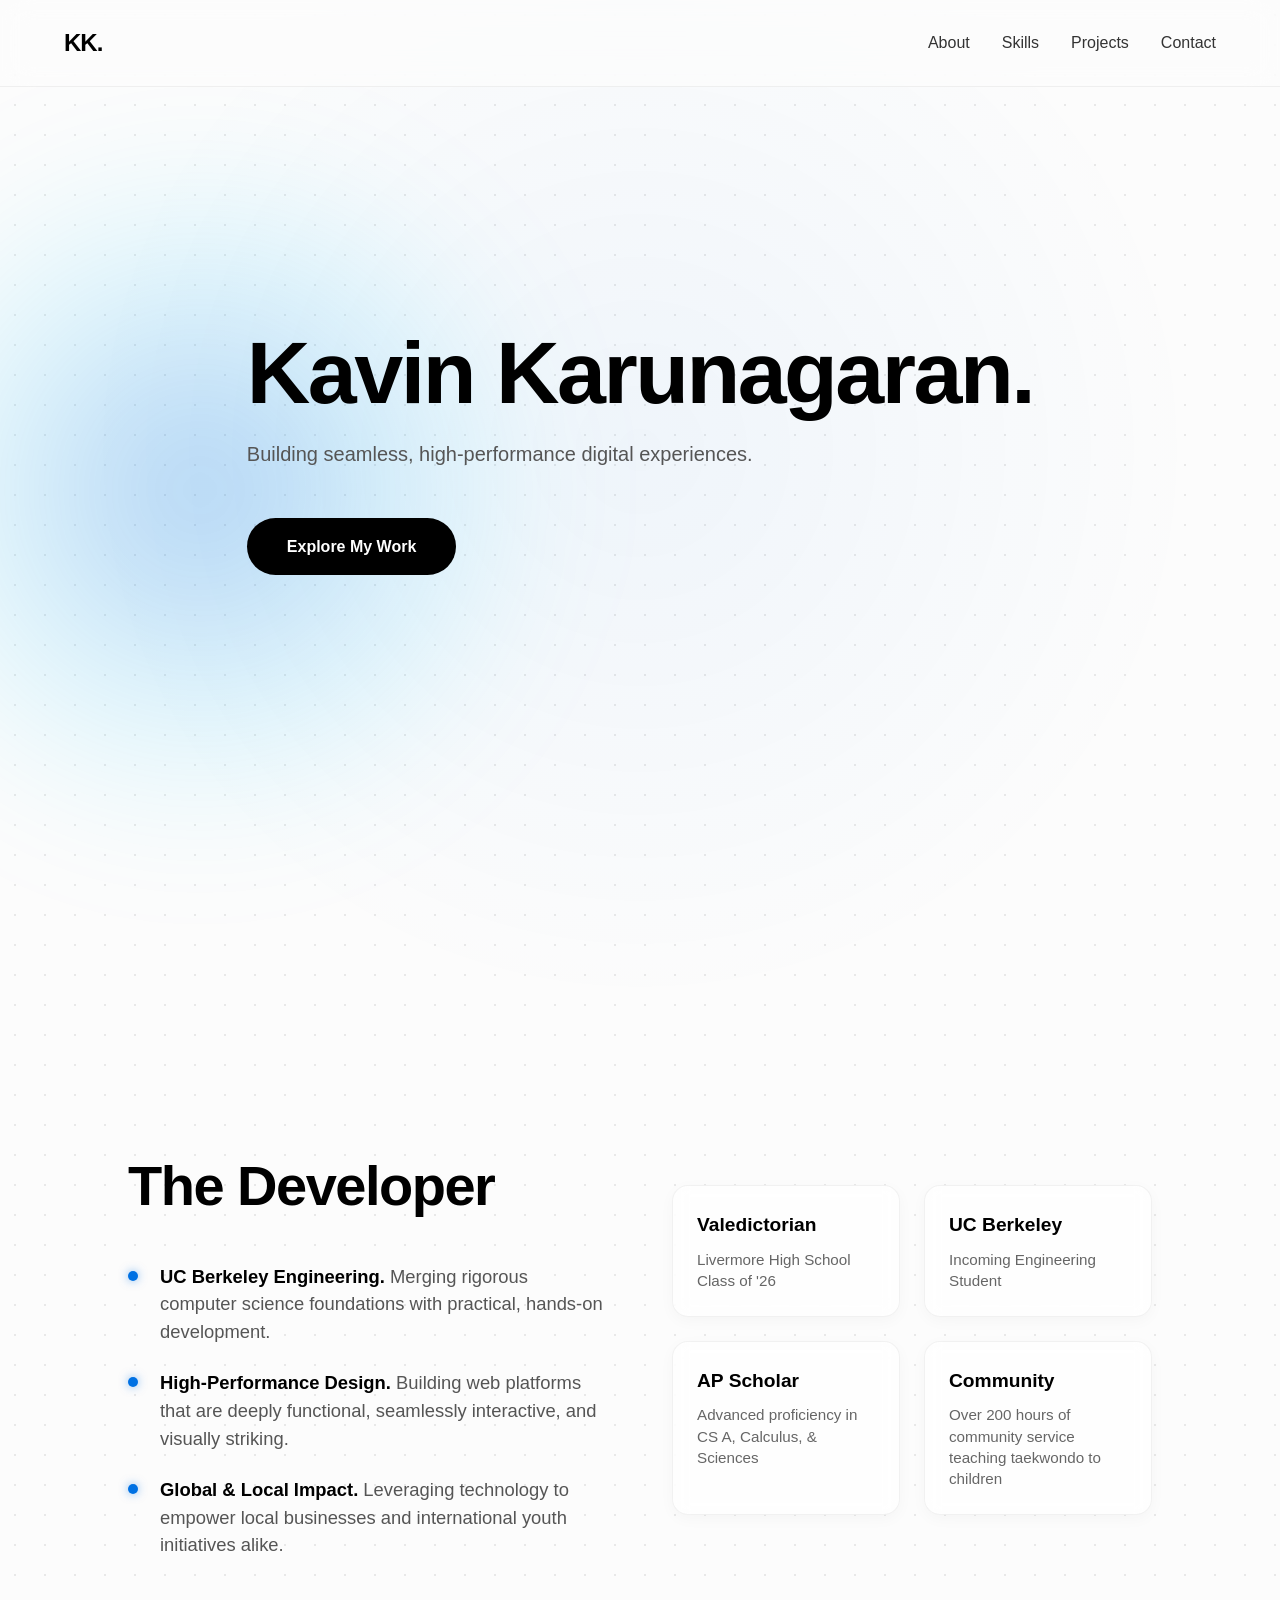
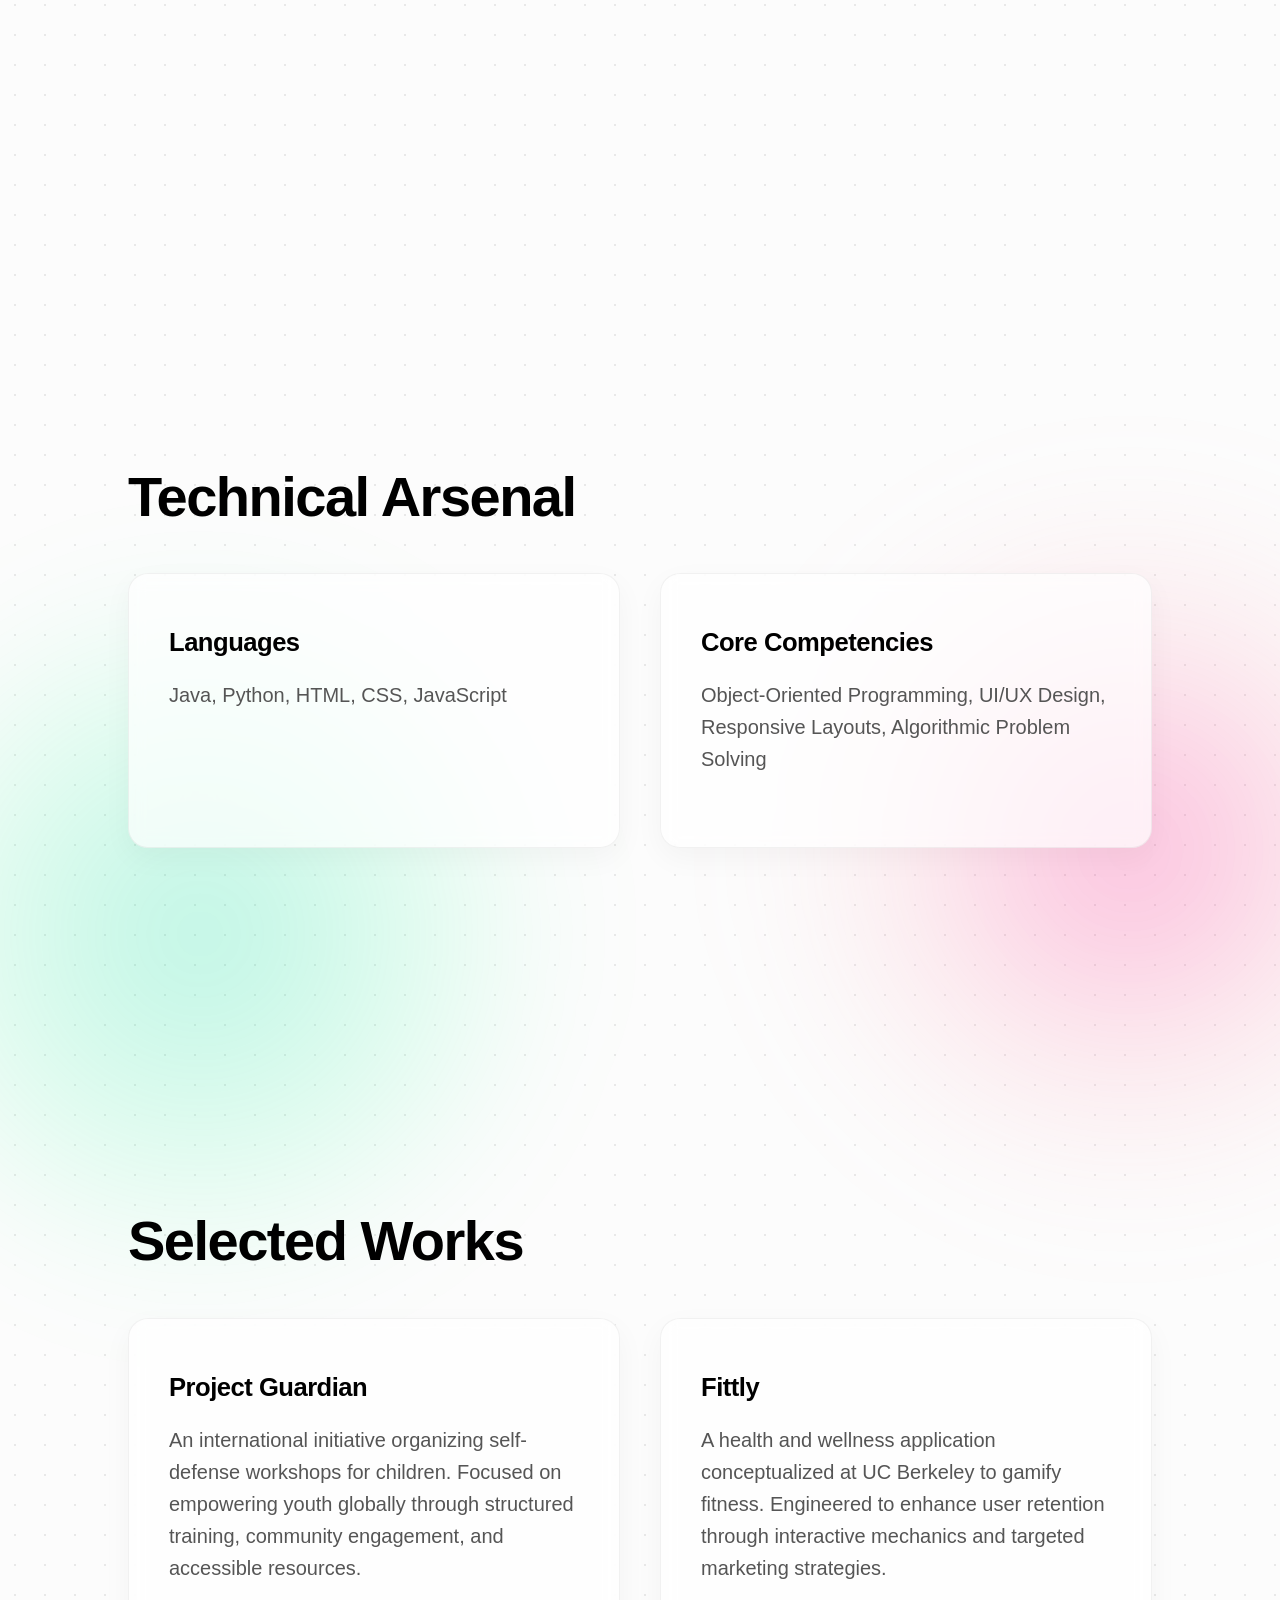
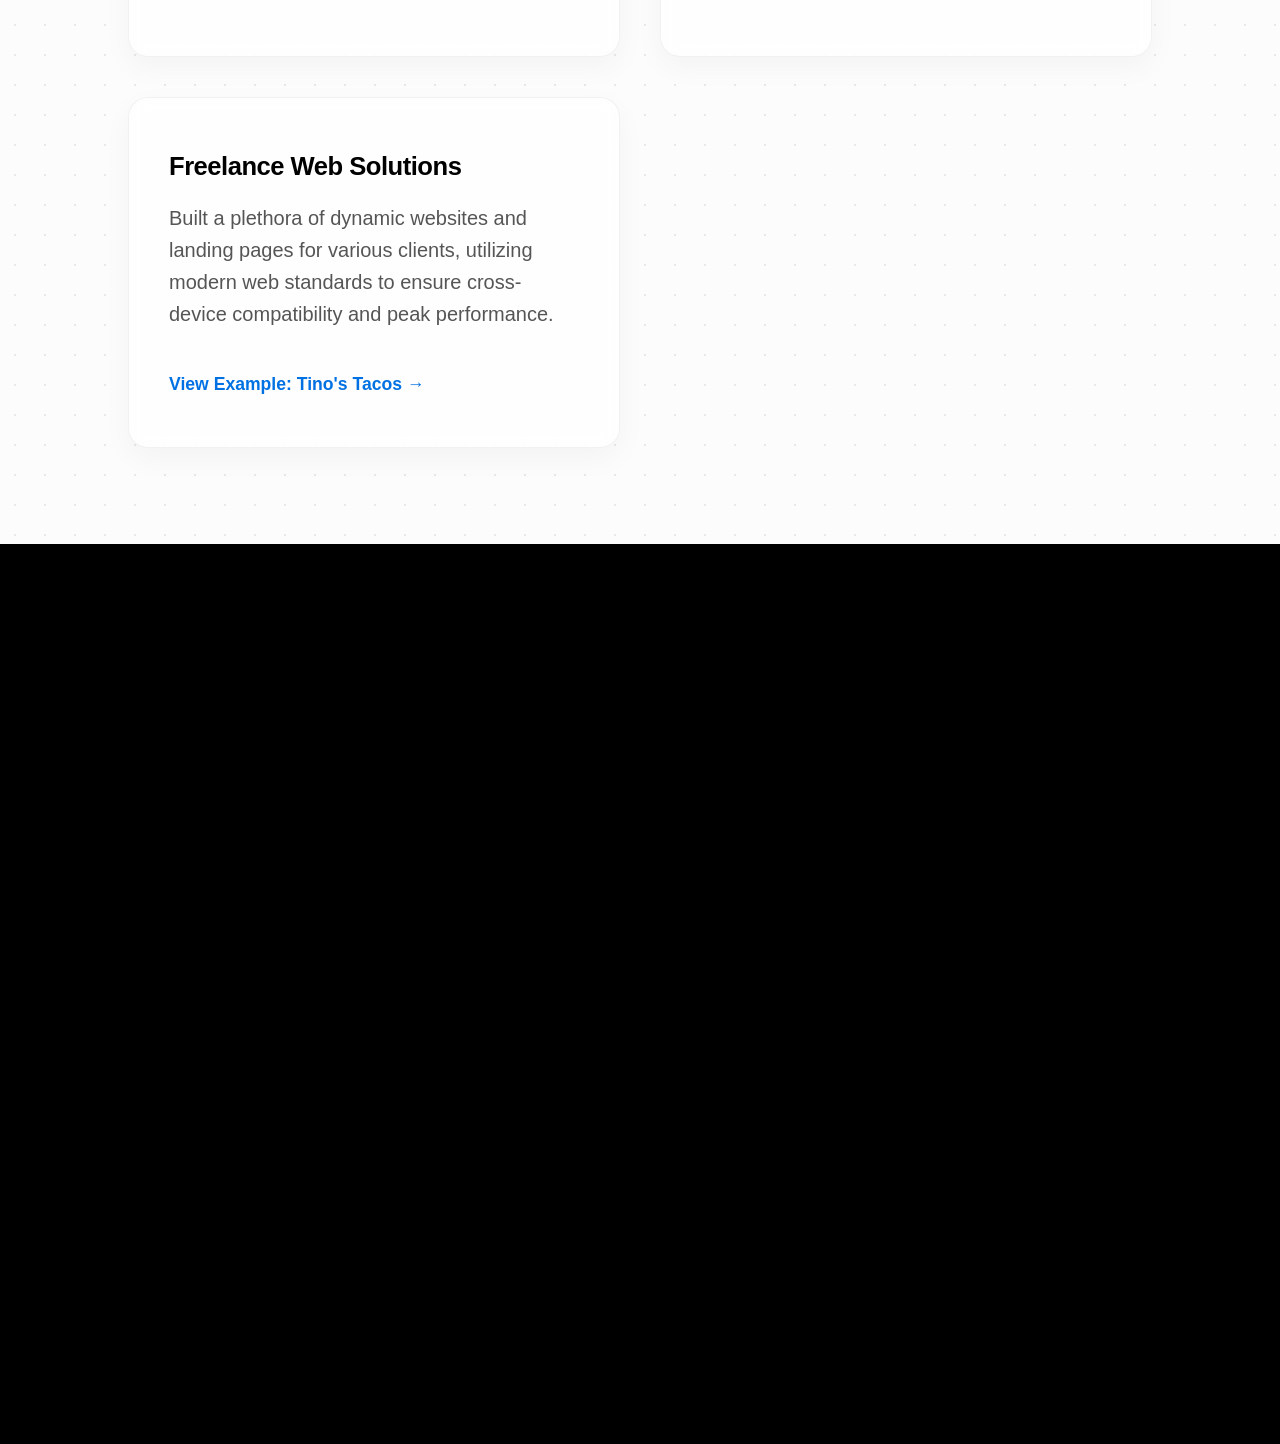
==== commit 03d285c7: "Add files via upload" ====
--- a/index.html
+++ b/index.html
@@ -1,160 +1,136 @@
-<!DOCTYPE html>
-<html lang="en">
-<head>
-    <meta charset="UTF-8">
-    <meta name="viewport" content="width=device-width, initial-scale=1.0">
-    <title>East Bay Volleyball Club - Home</title>
-    <link rel="stylesheet" href="styles.css">
-    <link rel="stylesheet" href="https://cdnjs.cloudflare.com/ajax/libs/font-awesome/6.4.0/css/all.min.css">
-</head>
-<body>
-
-    <div class="top-bar">
-        <div class="container top-bar-inner">
-            <div class="social-icons">
-                <a href="https://www.facebook.com/profile.php?id=61552361986571&_rdr" target="_blank"><i class="fab fa-facebook-f"></i></a>
-                <a href="https://www.instagram.com/east_bay_volleyball_club/" target="_blank"><i class="fab fa-instagram"></i></a>
-            </div>
-            <div class="tagline">Explore the Heights, Embrace the Wilds!</div>
-            <div class="phone">
-                <a href="tel:9252343104"><i class="fas fa-phone-alt"></i> (925) 234-3104</a>
-            </div>
-        </div>
-    </div>
-
-    <header class="header">
-        <div class="container header-inner">
-            <a href="index.html" class="logo">
-                <img src="50498F1C-BA34-4219-817B-F55EDA4CDF73.png" alt="East Bay Volleyball Club Logo">
-            </a>
-            <nav class="nav-menu">
-                <a href="index.html" class="nav-link active">Home</a>
-                <a href="about.html" class="nav-link">About Us</a>
-                <a href="programs.html" class="nav-link">Our Programs</a>
-                <a href="membership.html" class="nav-link">Membership Info</a>
-                
-                <div class="dropdown">
-                    <span class="nav-link">Forms <i class="fas fa-chevron-down"></i></span>
-                    <div class="dropdown-content">
-                        <a href="medical-release.pdf" target="_blank">Medical Release</a>
-                        <a href="player-information-sheet.pdf" target="_blank">Player Information Sheet</a>
-                        <a href="age-definition-chart.pdf" target="_blank">Age Definition Chart</a>
-                    </div>
-                </div>
-
-                <a href="contact.html" class="btn btn-red">Contact Us</a>
-            </nav>
-        </div>
-    </header>
-
-    <main class="container page-content">
-        
-        <div class="main-image-container mb-4 pb-3 border-bottom">
-            <img src="https://images.unsplash.com/photo-1612872087720-bb876e2e67d1?auto=format&fit=crop&w=1200&q=80" alt="Volleyball Player Serving" class="img-full img-rounded shadow">
-            <p class="image-caption text-center">Our teams celebrating a hard-fought victory at the regional championships.</p>
-        </div>
-
-        <div class="text-center mt-4">
-            <h1 class="hero-title">Train Hard, Play Harder</h1>
-            <p class="lead-text mb-3">Explore our comprehensive coaching programs designed to elevate your game.</p>
-            <a href="programs.html" class="text-link red-link">Explore Coaching Programs <i class="fas fa-arrow-right"></i></a>
-        </div>
-
-        <div class="programs-grid mb-4">
-            <div class="program-card">
-                <img src="https://images.unsplash.com/photo-1549451371-64aa98a6f660?auto=format&fit=crop&w=800&q=80" alt="Girls Volleyball Team Match">
-                <div class="card-body">
-                    <h3>Girls Team</h3>
-                    <p>Build confidence, skills, and teamwork in a fun, competitive setting.</p>
-                </div>
-            </div>
-            <div class="program-card">
-                <img src="https://images.unsplash.com/photo-1622271813137-b6f7902d5d85?auto=format&fit=crop&w=800&q=80" alt="Boys Volleyball Spike Over Net">
-                <div class="card-body">
-                    <h3>Boys Team</h3>
-                    <p>Fundamentals to advanced play, with league and travel opportunities.</p>
-                </div>
-            </div>
-            <div class="program-card">
-                <img src="https://images.unsplash.com/photo-1629858547471-897dbdbab341?auto=format&fit=crop&w=800&q=80" alt="Volleyball on court floor">
-                <div class="card-body">
-                    <h3>Boys Training</h3>
-                    <p>Focused clinics and training to boost strength, skill, and court strategy.</p>
-                </div>
-            </div>
-            <div class="program-card">
-                <img src="https://images.unsplash.com/photo-1574279606130-09958dc756f7?auto=format&fit=crop&w=800&q=80" alt="Girl serving volleyball">
-                <div class="card-body">
-                    <h3>Girls Training</h3>
-                    <p>Focused clinics and training to boost strength, skill, and court strategy.</p>
-                </div>
-            </div>
-        </div>
-
-        <div class="text-section text-center pt-4 pb-3 border-top mt-4">
-            <h2 class="hero-title">Inclusive Training Environment</h2>
-            <p class="lead-text">Developing athletes inside and out, within 50 miles of Brentwood.</p>
-            <p class="subtitle-text">East Bay Volleyball Club offers a dynamic environment for both boys and girls of all ages and skill levels. Whether you're a premier player, focused on power, or traveling on a regional team, our club provides a dedicated space to develop, compete, and thrive.</p>
-            <div class="btn-wrapper">
-                <a href="about.html" class="btn btn-red">Read About Us</a>
-            </div>
-        </div>
-
-        <div class="text-section text-center pt-4 pb-3 border-top mt-4">
-            <h2 class="hero-title">Join Our Volleyball Community</h2>
-            <p class="lead-text">Discover how our membership options support every player's journey.</p>
-            <p class="subtitle-text">Curious about how to become a part of East Bay Volleyball Club? Whether you're new to the sport entirely or a seasoned veteran ready to compete, our memberships are built for you. Find out what's included and learn how to register today.</p>
-            <div class="btn-wrapper">
-                <a href="membership.html" class="btn btn-yellow">View Membership Info</a>
-            </div>
-        </div>
-        
-        <div class="text-center pt-4 pb-4 border-top mt-4">
-            <h2 class="hero-title mb-2">Age Classifications</h2>
-            <p class="lead-text">Not sure which age division you qualify for? Review the official definitions below.</p>
-            <div class="btn-wrapper">
-                <a href="age-definition-chart.pdf" target="_blank" class="btn btn-massive">
-                    <i class="fas fa-file-pdf"></i> View Age Definition Chart
-                </a>
-            </div>
-        </div>
-    </main>
-
-    <div class="pre-footer">
-        <div class="container pre-footer-inner">
-            <div class="pf-logo">
-                <img src="50498F1C-BA34-4219-817B-F55EDA4CDF73.png" alt="East Bay Volleyball Club Logo">
-            </div>
-            <div class="pf-contact">
-                <p><i class="fas fa-phone-alt red-icon"></i> <a href="tel:9252343104" class="red-text">(925) 234-3104</a></p>
-                <p><i class="fas fa-envelope red-icon"></i> <a href="mailto:sarah@eastbayvolleyballclub.com" class="red-text">sarah@eastbayvolleyballclub.com</a></p>
-            </div>
-            <div class="pf-social">
-                <a href="https://www.facebook.com/profile.php?id=61552361986571&_rdr" target="_blank"><i class="fab fa-facebook-f"></i></a>
-                <a href="https://www.instagram.com/east_bay_volleyball_club/" target="_blank"><i class="fab fa-instagram"></i></a>
-            </div>
-        </div>
-    </div>
-
-    <footer class="footer-nav">
-        <div class="container footer-nav-inner">
-            <nav class="f-menu">
-                <a href="index.html">Home</a>
-                <a href="about.html">About Us</a>
-                <a href="programs.html">Our Programs</a>
-                <a href="membership.html">Membership Info</a>
-            </nav>
-            <a href="contact.html" class="btn btn-yellow">Contact Us</a>
-        </div>
-    </footer>
-
-    <div class="copyright-bar">
-        <div class="container copyright-inner">
-            <p>© 2026, East Bay Volleyball Club. All Rights Reserved.</p>
-        </div>
-    </div>
-
-    <button id="scrollTopBtn" title="Go to top"><i class="fas fa-chevron-up"></i></button>
-    <script src="script.js"></script>
-</body>
-</html>+<!DOCTYPE html>
+<html lang="en">
+<head>
+    <meta charset="UTF-8">
+    <meta name="viewport" content="width=device-width, initial-scale=1.0">
+    <title>Kavin Karunagaran | Web Developer</title>
+    <link rel="stylesheet" href="style.css">
+</head>
+<body>
+    
+    <nav id="navbar">
+        <a href="#" class="logo">KK.</a>
+        <ul class="nav-links">
+            <li><a href="#about">About</a></li>
+            <li><a href="#skills">Skills</a></li>
+            <li><a href="#projects">Projects</a></li>
+            <li><a href="#contact">Contact</a></li>
+        </ul>
+    </nav>
+
+    <main class="site-wrapper">
+        
+        <header id="hero" class="section hero-section">
+            <div id="hero-bg" class="hero-bg"></div>
+            <div class="parallax-shape shape-1" data-speed="0.15"></div>
+            
+            <div class="hero-content scroll-anim">
+                <h1>Kavin Karunagaran.</h1>
+                <p>Building seamless, high-performance digital experiences.</p>
+                <a href="#about" class="cta-button">Explore My Work</a>
+            </div>
+        </header>
+
+        <section id="about" class="section">
+            <div class="container">
+                <div class="about-grid">
+                    <div class="about-text scroll-anim">
+                        <h2>The Developer</h2>
+                        
+                        <ul class="fancy-bullets">
+                            <li>
+                                <strong>UC Berkeley Engineering.</strong> Merging rigorous computer science foundations with practical, hands-on development.
+                            </li>
+                            <li>
+                                <strong>High-Performance Design.</strong> Building web platforms that are deeply functional, seamlessly interactive, and visually striking.
+                            </li>
+                            <li>
+                                <strong>Global & Local Impact.</strong> Leveraging technology to empower local businesses and international youth initiatives alike.
+                            </li>
+                        </ul>
+                    </div>
+                    
+                    <div class="accomplishments-grid scroll-anim" style="transition-delay: 200ms;">
+                        <div class="stat-card">
+                            <div class="stat-title">Valedictorian</div>
+                            <div class="stat-desc">Livermore High School Class of '26</div>
+                        </div>
+                        <div class="stat-card">
+                            <div class="stat-title">UC Berkeley</div>
+                            <div class="stat-desc">Incoming Engineering Student</div>
+                        </div>
+                        <div class="stat-card">
+                            <div class="stat-title">AP Scholar</div>
+                            <div class="stat-desc">Advanced proficiency in CS A, Calculus, & Sciences</div>
+                        </div>
+                        <div class="stat-card">
+                            <div class="stat-title">Community</div>
+                            <div class="stat-desc">Over 200 hours of community service teaching taekwondo to children</div>
+                        </div>
+                    </div>
+                </div>
+            </div>
+        </section>
+
+        <section id="skills" class="section">
+            <div class="parallax-shape shape-2" data-speed="-0.1"></div>
+
+            <div class="container scroll-anim">
+                <h2>Technical Arsenal</h2>
+                <div class="skills-grid">
+                    <div class="skill-card">
+                        <h3>Languages</h3>
+                        <p>Java, Python, HTML, CSS, JavaScript</p>
+                    </div>
+                    <div class="skill-card">
+                        <h3>Core Competencies</h3>
+                        <p>Object-Oriented Programming, UI/UX Design, Responsive Layouts, Algorithmic Problem Solving</p>
+                    </div>
+                </div>
+            </div>
+        </section>
+
+        <section id="projects" class="section">
+            <div class="parallax-shape shape-3" data-speed="0.2"></div>
+
+            <div class="container scroll-anim">
+                <h2>Selected Works</h2>
+                <div class="projects-grid">
+                    <div class="project-card scroll-anim">
+                        <h3>Project Guardian</h3>
+                        <p>An international initiative organizing self-defense workshops for children. Focused on empowering youth globally through structured training, community engagement, and accessible resources.</p>
+                    </div>
+                    <div class="project-card scroll-anim" style="transition-delay: 200ms;">
+                        <h3>Fittly</h3>
+                        <p>A health and wellness application conceptualized at UC Berkeley to gamify fitness. Engineered to enhance user retention through interactive mechanics and targeted marketing strategies.</p>
+                    </div>
+                    <div class="project-card scroll-anim" style="transition-delay: 400ms;">
+                        <h3>Freelance Web Solutions</h3>
+                        <p>Built a plethora of dynamic websites and landing pages for various clients, utilizing modern web standards to ensure cross-device compatibility and peak performance.</p>
+                        
+                        <a href="tinos.html" class="text-link" target="_blank">View Example: Tino's Tacos &rarr;</a>
+                        
+                    </div>
+                </div>
+            </div>
+        </section>
+
+        <section id="contact" class="section bg-dark">
+            <div class="container scroll-anim">
+                <h2>Let's Get In Touch.</h2>
+                <p>Ready to build something exceptional or collaborate on a project? Reach out below.</p>
+                
+                <div class="contact-links">
+                    <a href="mailto:kavin@kksolve.com" class="contact-item">
+                        <span class="contact-label">Email</span>
+                        <span class="contact-value">kavin@kksolve.com</span>
+                    </a>
+                </div>
+            </div>
+        </section>
+
+    </main>
+
+    <script src="script.js"></script>
+</body>
+</html>
--- a/style.css
+++ b/style.css
@@ -0,0 +1,376 @@
+/* Base Styles & Typography */
+:root {
+    --primary-color: #000000;
+    --text-color: #333333;
+    --bg-color: #fcfcfc;
+    --light-bg: #f5f5f7;
+    --accent-color: #0071e3;
+}
+
+* {
+    margin: 0;
+    padding: 0;
+    box-sizing: border-box;
+}
+
+html {
+    scroll-behavior: smooth;
+    font-family: -apple-system, BlinkMacSystemFont, "Segoe UI", Roboto, Helvetica, Arial, sans-serif;
+}
+
+body {
+    background-color: var(--bg-color);
+    color: var(--text-color);
+    line-height: 1.6;
+    overflow-x: hidden;
+    background-image: radial-gradient(rgba(0,0,0,0.08) 1px, transparent 1px);
+    background-size: 30px 30px;
+}
+
+/* Contains everything perfectly and stops scroll at footer */
+.site-wrapper {
+    position: relative;
+    width: 100%;
+    overflow: hidden; 
+}
+
+/* Sections & Containers */
+.section {
+    position: relative; 
+    min-height: 100vh;
+    display: flex;
+    align-items: center;
+    justify-content: center;
+    padding: 6rem 10%;
+}
+
+/* --- Seamless Parallax Elements --- */
+.parallax-shape {
+    position: absolute;
+    border-radius: 50%;
+    /* Extra blur to soften it more */
+    filter: blur(60px); 
+    z-index: -1;
+    pointer-events: none;
+    will-change: transform;
+    /* Massive size so the gradient has room to fade out seamlessly */
+    width: 800px;
+    height: 800px;
+}
+
+/* The backgrounds now fade natively to 'transparent' before hitting the edge of the box */
+.shape-1 {
+    background: radial-gradient(circle at center, rgba(0, 113, 227, 0.3) 0%, rgba(0, 198, 255, 0.1) 40%, transparent 65%);
+    top: 10%;
+    left: -200px;
+}
+
+.shape-2 {
+    background: radial-gradient(circle at center, rgba(255, 0, 127, 0.25) 0%, rgba(255, 117, 140, 0.1) 40%, transparent 65%);
+    top: 10%;
+    right: -250px;
+}
+
+.shape-3 {
+    background: radial-gradient(circle at center, rgba(0, 227, 160, 0.25) 0%, rgba(0, 255, 135, 0.1) 40%, transparent 65%);
+    top: -5%;
+    left: -200px;
+}
+
+/* Hero Section Background */
+.hero-bg {
+    position: absolute;
+    top: -25%; 
+    left: 0;
+    width: 100%;
+    height: 150%;
+    background: radial-gradient(circle at center, rgba(0, 113, 227, 0.05) 0%, transparent 60%);
+    z-index: -2;
+    pointer-events: none;
+    will-change: transform;
+}
+
+.hero-content {
+    position: relative;
+    z-index: 1;
+}
+
+/* Navigation */
+#navbar {
+    position: fixed;
+    top: 0;
+    width: 100%;
+    display: flex;
+    justify-content: space-between;
+    align-items: center;
+    padding: 1.5rem 5%;
+    background: rgba(252, 252, 252, 0.7); 
+    backdrop-filter: blur(15px);
+    -webkit-backdrop-filter: blur(15px);
+    z-index: 1000;
+    border-bottom: 1px solid rgba(0,0,0,0.05);
+}
+
+.logo {
+    font-size: 1.5rem;
+    font-weight: 700;
+    letter-spacing: -1px;
+    color: var(--primary-color);
+    text-decoration: none;
+    cursor: pointer;
+    user-select: none;
+    -webkit-user-select: none;
+}
+
+.nav-links {
+    list-style: none;
+    display: flex;
+    gap: 2rem;
+}
+
+.nav-links a {
+    text-decoration: none;
+    color: var(--text-color);
+    font-weight: 500;
+    transition: color 0.3s ease;
+}
+
+.nav-links a:hover {
+    color: var(--accent-color);
+}
+
+.container {
+    max-width: 1100px;
+    width: 100%;
+}
+
+.bg-dark { 
+    background-color: var(--primary-color); 
+    color: white; 
+    background-image: none; 
+}
+
+/* Typography */
+h1 {
+    font-size: 5.5rem;
+    font-weight: 700;
+    letter-spacing: -2.5px;
+    margin-bottom: 1rem;
+    color: var(--primary-color);
+    line-height: 1.1;
+}
+
+h2 {
+    font-size: 3.5rem;
+    font-weight: 600;
+    letter-spacing: -1.5px;
+    margin-bottom: 2rem;
+    color: var(--primary-color);
+}
+
+.bg-dark h2 { color: white; }
+
+p {
+    font-size: 1.25rem;
+    margin-bottom: 1.5rem;
+    color: #555;
+}
+
+.bg-dark p { color: #aaa; }
+
+/* Buttons & Links */
+.cta-button {
+    display: inline-block;
+    padding: 1rem 2.5rem;
+    background-color: var(--primary-color);
+    color: white;
+    text-decoration: none;
+    border-radius: 30px;
+    font-weight: 600;
+    margin-top: 1.5rem;
+    transition: transform 0.3s ease, box-shadow 0.3s ease;
+}
+
+.cta-button:hover {
+    transform: translateY(-3px);
+    box-shadow: 0 10px 20px rgba(0,0,0,0.15);
+}
+
+.text-link {
+    display: inline-block;
+    margin-top: 1rem;
+    color: var(--accent-color);
+    font-weight: 600;
+    text-decoration: none;
+    font-size: 1.1rem;
+    transition: transform 0.3s ease, color 0.3s ease;
+}
+
+.text-link:hover {
+    color: #005bb5;
+    transform: translateX(5px);
+}
+
+/* About Grid & Accomplishments */
+.about-grid {
+    display: grid;
+    grid-template-columns: 1fr 1fr;
+    gap: 4rem;
+    align-items: center;
+}
+
+.fancy-bullets {
+    list-style: none;
+    display: flex;
+    flex-direction: column;
+    gap: 1.5rem;
+    margin-top: 1rem;
+}
+
+.fancy-bullets li {
+    position: relative;
+    padding-left: 2rem;
+    font-size: 1.15rem;
+    color: #555;
+    line-height: 1.5;
+}
+
+.fancy-bullets li::before {
+    content: "";
+    position: absolute;
+    left: 0;
+    top: 8px;
+    width: 10px;
+    height: 10px;
+    background-color: var(--accent-color);
+    border-radius: 50%;
+    box-shadow: 0 0 10px rgba(0, 113, 227, 0.5);
+}
+
+.fancy-bullets strong {
+    color: var(--primary-color);
+    font-weight: 700;
+}
+
+.accomplishments-grid {
+    display: grid;
+    grid-template-columns: 1fr 1fr;
+    gap: 1.5rem;
+}
+
+.stat-card {
+    background: rgba(255, 255, 255, 0.7); 
+    backdrop-filter: blur(8px);
+    padding: 1.5rem;
+    border-radius: 16px;
+    border: 1px solid rgba(0,0,0,0.05);
+    box-shadow: 0 4px 15px rgba(0,0,0,0.03);
+    transition: transform 0.3s ease;
+}
+
+.stat-card:hover {
+    transform: translateY(-5px);
+    border-color: var(--accent-color);
+}
+
+.stat-title {
+    font-size: 1.2rem;
+    font-weight: 700;
+    color: var(--primary-color);
+    margin-bottom: 0.5rem;
+}
+
+.stat-desc {
+    font-size: 0.95rem;
+    color: #666;
+    line-height: 1.4;
+}
+
+/* Grids for Skills and Projects */
+.skills-grid, .projects-grid {
+    display: grid;
+    grid-template-columns: repeat(auto-fit, minmax(320px, 1fr));
+    gap: 2.5rem;
+    margin-top: 2rem;
+}
+
+.skill-card, .project-card {
+    background: rgba(255, 255, 255, 0.7);
+    backdrop-filter: blur(8px);
+    padding: 3rem 2.5rem;
+    border-radius: 20px;
+    border: 1px solid rgba(0,0,0,0.05);
+    box-shadow: 0 10px 30px rgba(0,0,0,0.04);
+    transition: transform 0.4s ease, box-shadow 0.4s ease;
+}
+
+.project-card:hover {
+    transform: translateY(-10px);
+    box-shadow: 0 20px 40px rgba(0,0,0,0.08);
+}
+
+.project-card h3, .skill-card h3 {
+    font-size: 1.6rem;
+    margin-bottom: 1rem;
+    color: var(--primary-color);
+    letter-spacing: -0.5px;
+}
+
+/* Contact Links Section */
+.contact-links {
+    display: flex;
+    flex-direction: column;
+    gap: 1.5rem;
+    margin-top: 3rem;
+    max-width: 500px;
+}
+
+.contact-item {
+    display: flex;
+    justify-content: space-between;
+    align-items: center;
+    padding: 1.5rem 2rem;
+    background: rgba(255,255,255,0.05);
+    border: 1px solid rgba(255,255,255,0.1);
+    border-radius: 12px;
+    text-decoration: none;
+    color: white;
+    transition: background 0.3s ease, transform 0.3s ease;
+}
+
+.contact-item:hover {
+    background: rgba(255,255,255,0.1);
+    transform: translateX(10px);
+}
+
+.contact-label {
+    font-weight: 600;
+    color: #aaa;
+    letter-spacing: 1px;
+    text-transform: uppercase;
+    font-size: 0.85rem;
+}
+
+.contact-value {
+    font-size: 1.2rem;
+    font-weight: 500;
+}
+
+/* Responsive */
+@media (max-width: 768px) {
+    .about-grid { grid-template-columns: 1fr; gap: 2rem; }
+    h1 { font-size: 3.5rem; }
+    h2 { font-size: 2.5rem; }
+}
+
+/* --- APPLE-STYLE SCROLL ANIMATIONS --- */
+.scroll-anim {
+    opacity: 0;
+    transform: translateY(50px);
+    transition: opacity 1s cubic-bezier(0.16, 1, 0.3, 1), transform 1s cubic-bezier(0.16, 1, 0.3, 1);
+}
+
+.scroll-anim.show {
+    opacity: 1;
+    transform: translateY(0);
+}
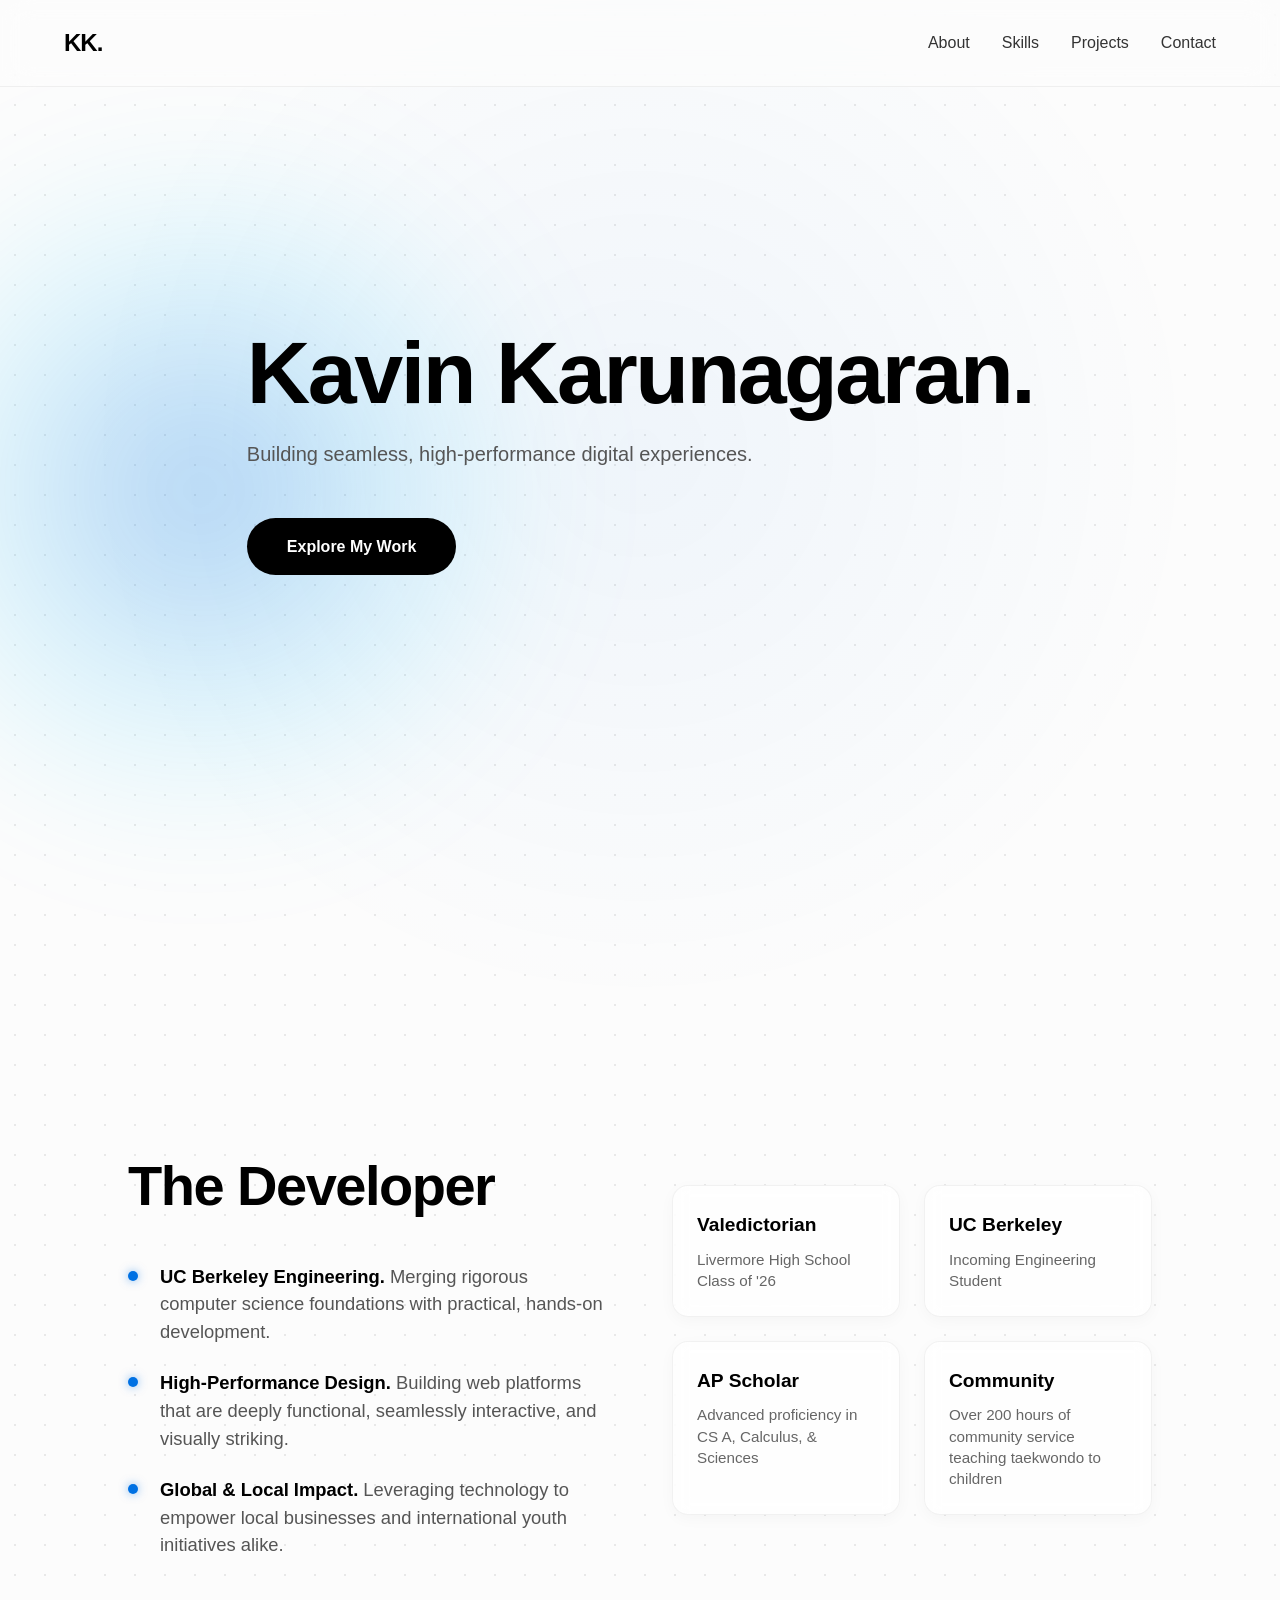
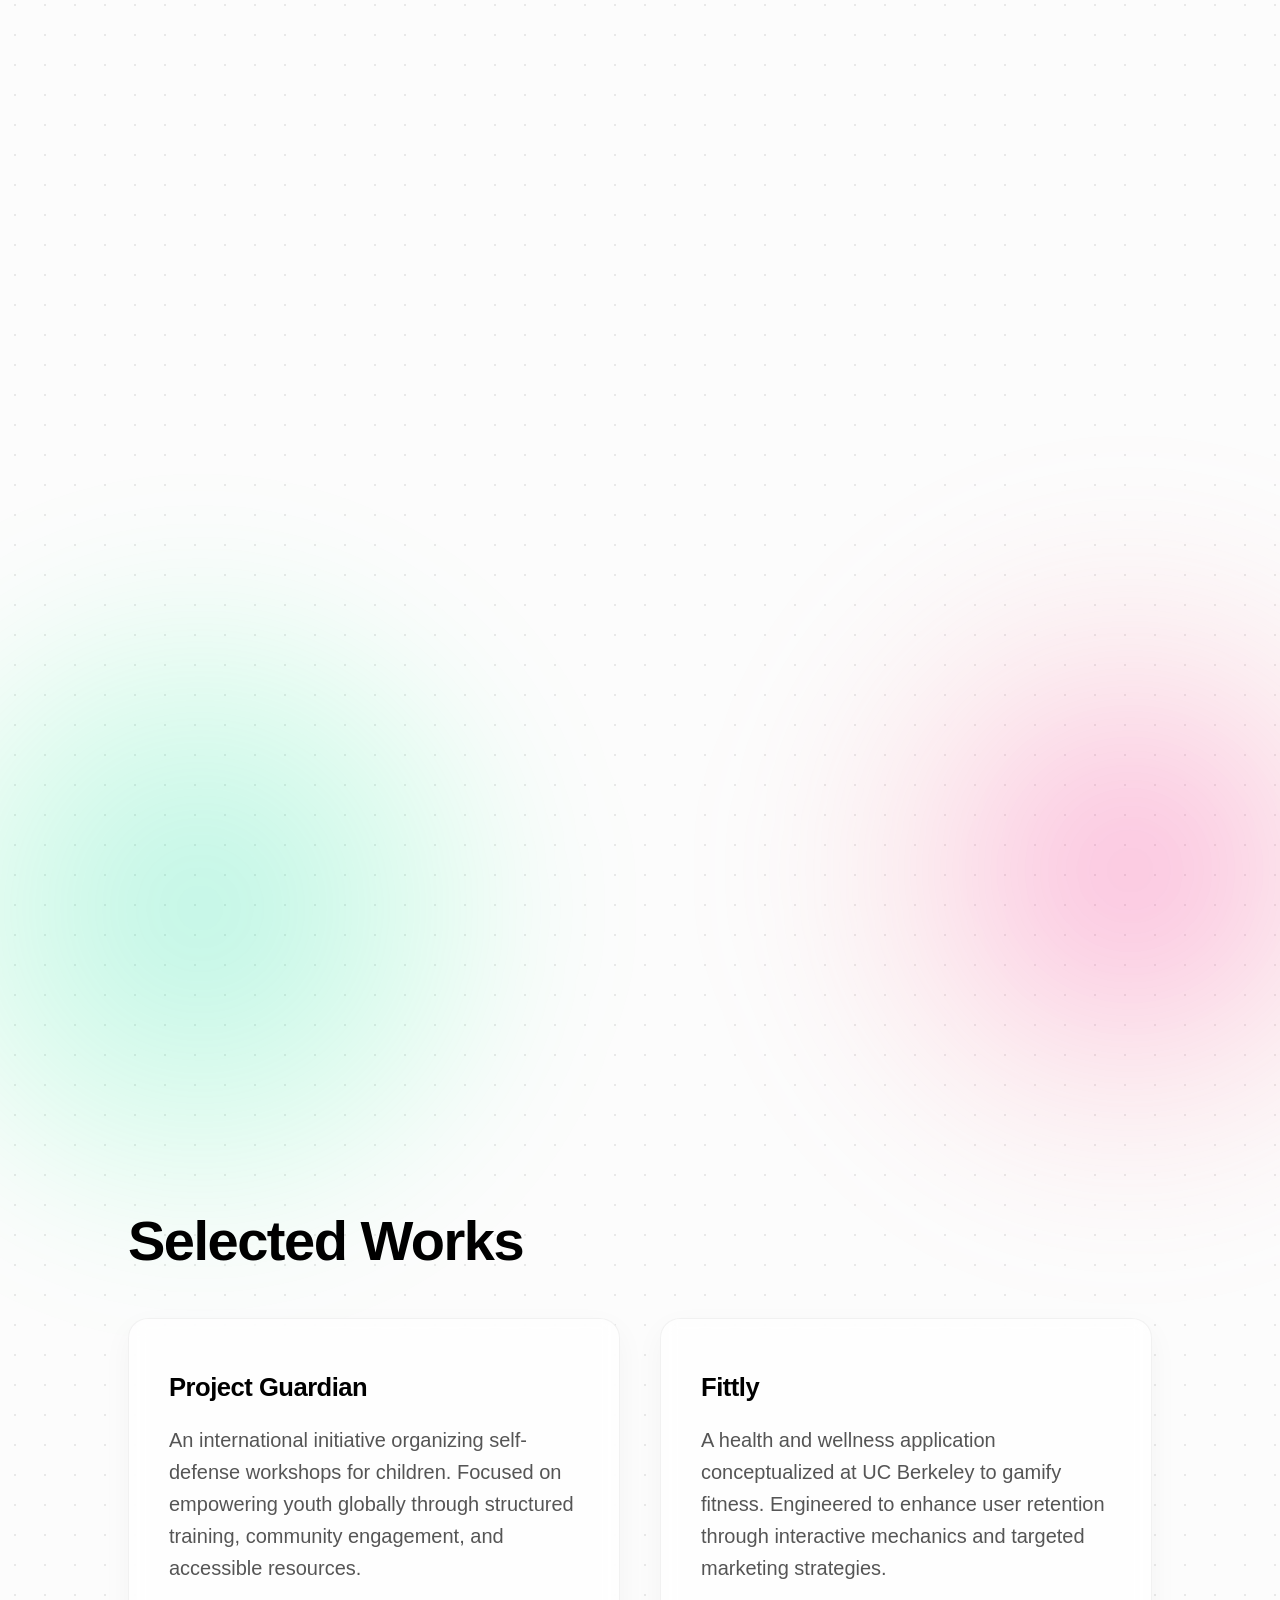
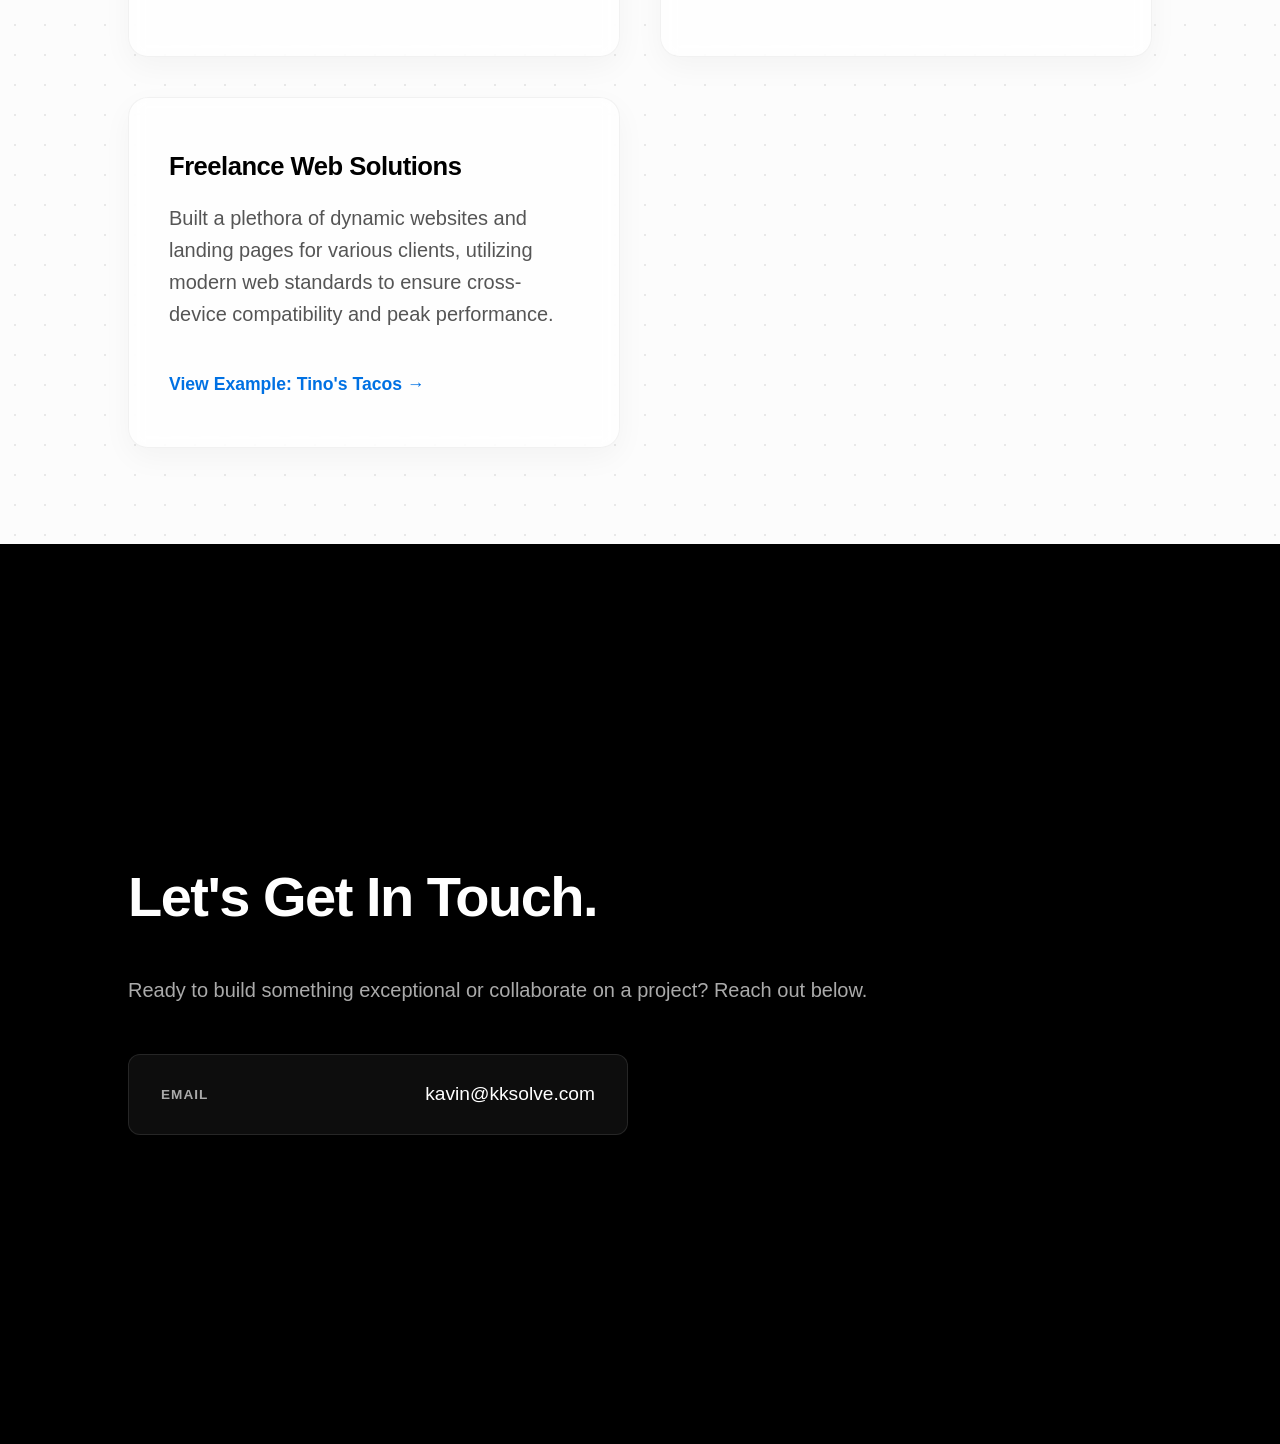
==== commit 382c1661: "Add files via upload" ====
--- a/index.html
+++ b/index.html
@@ -133,4 +133,4 @@
 
     <script src="script.js"></script>
 </body>
-</html>
+</html>
--- a/style.css
+++ b/style.css
@@ -373,4 +373,4 @@
 .scroll-anim.show {
     opacity: 1;
     transform: translateY(0);
-}
+}
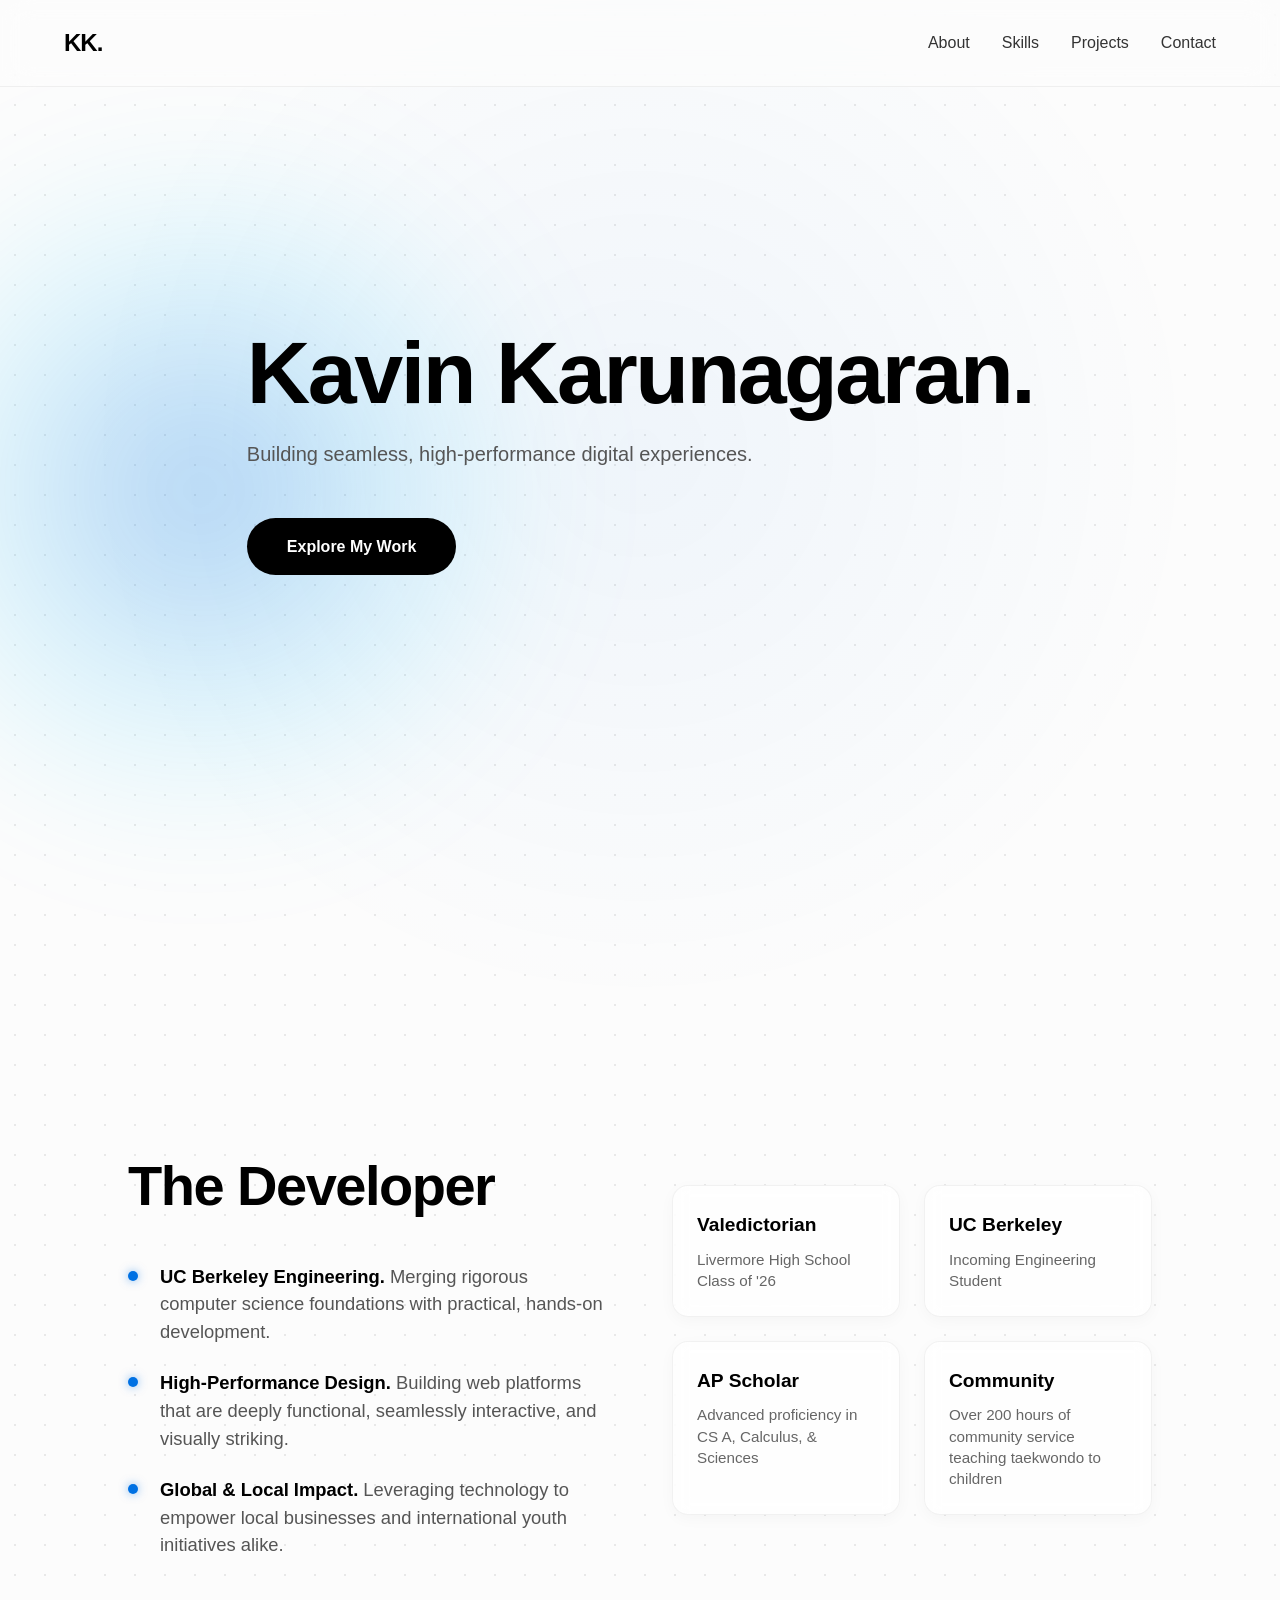
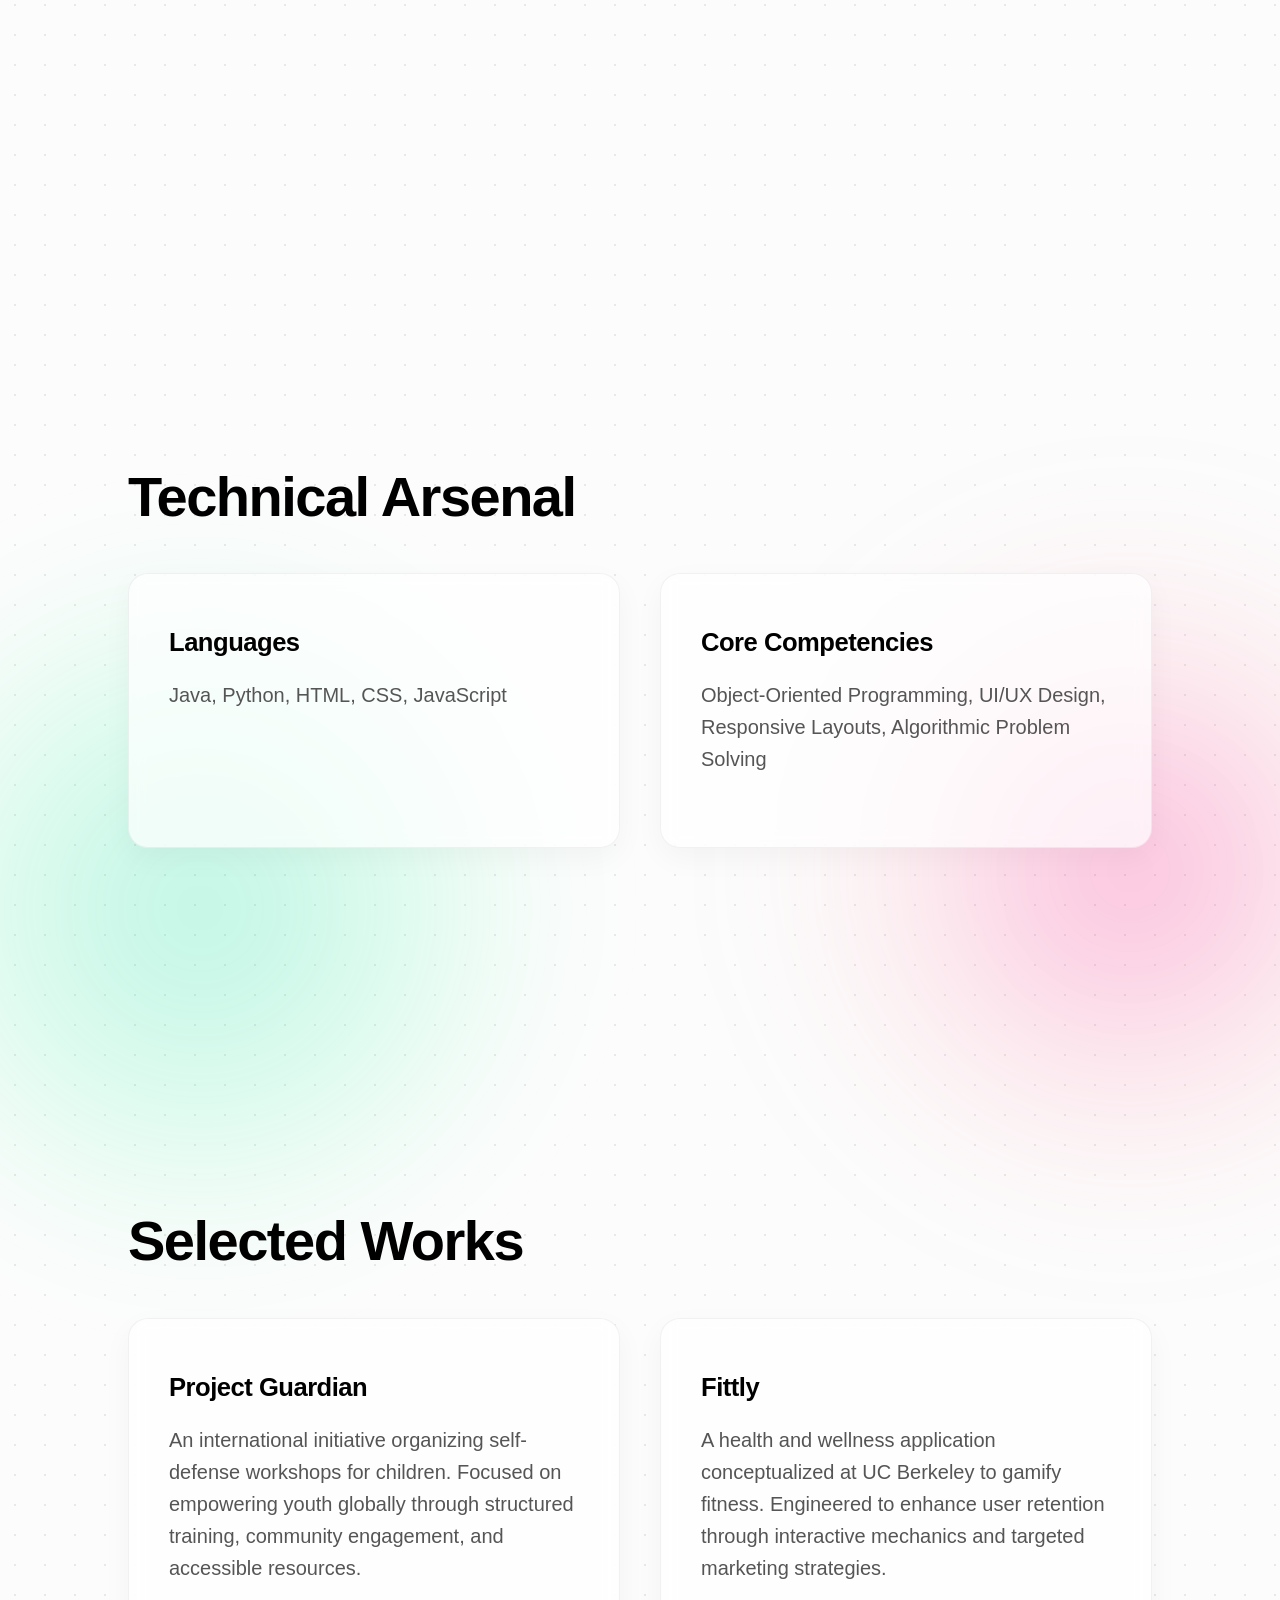
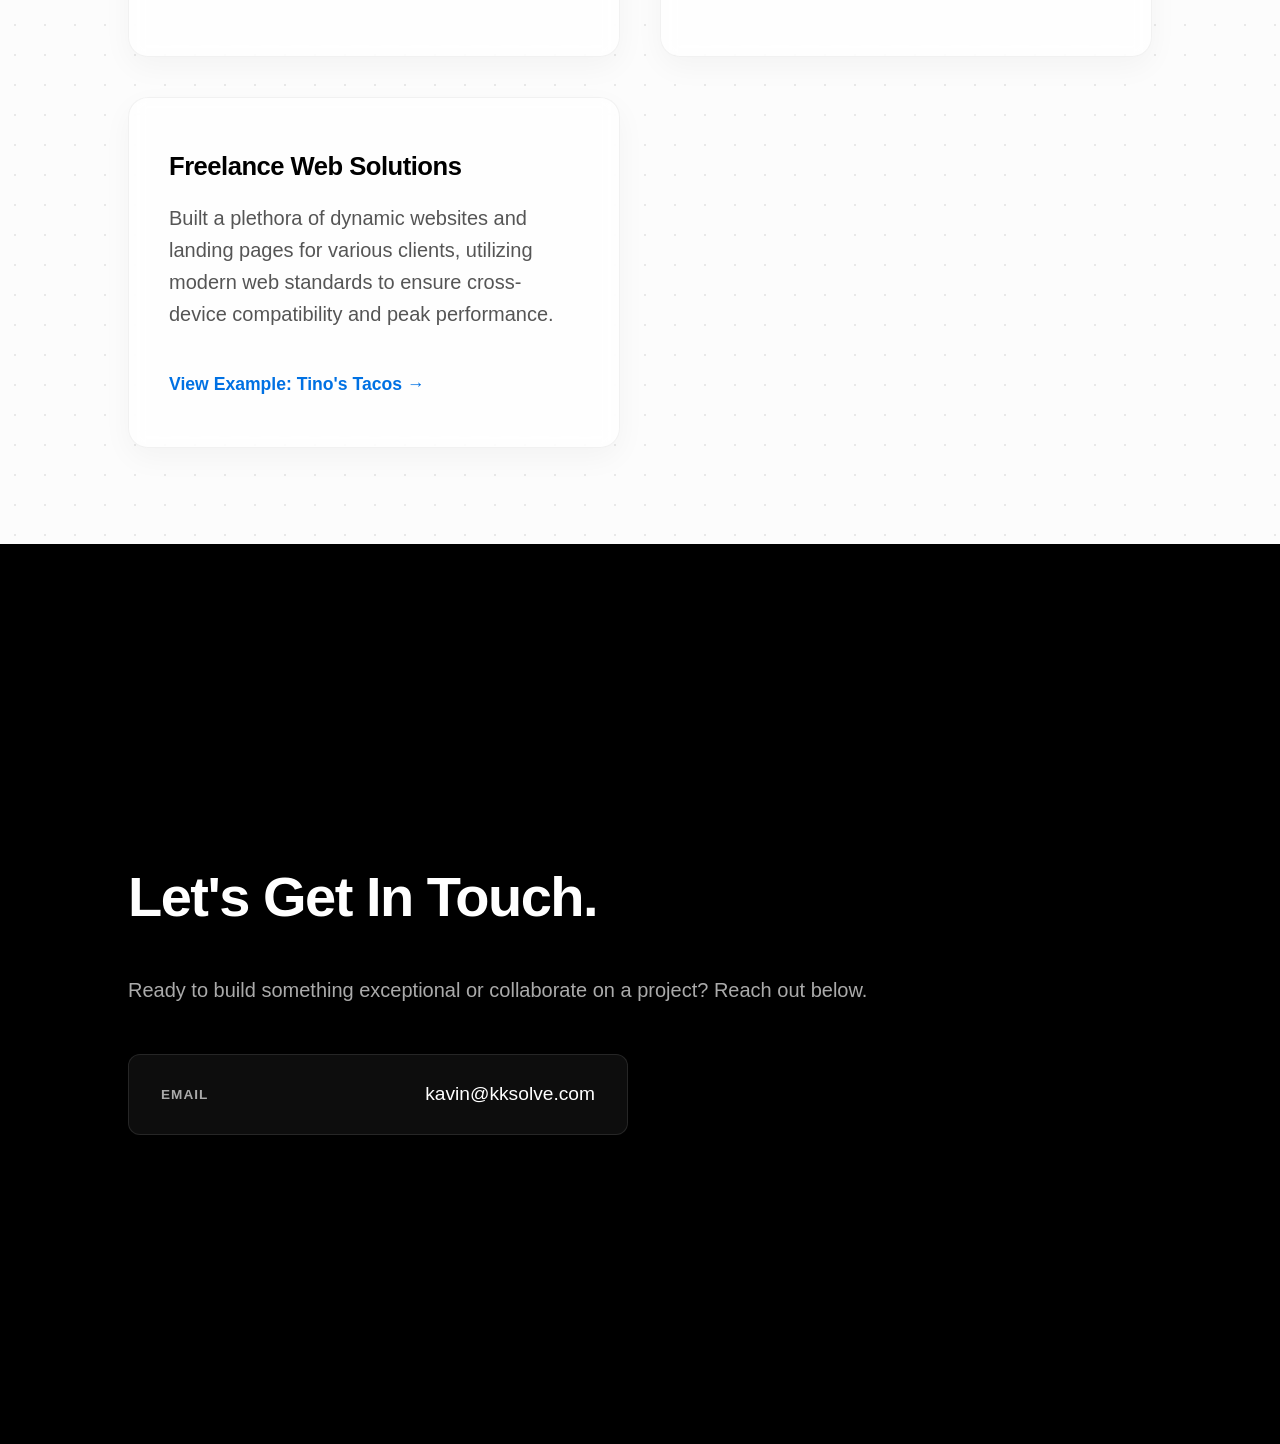
==== commit c2df343d: "Rename index to index.html" ====
--- a/index.html
+++ b/index.html
@@ -133,4 +133,4 @@
 
     <script src="script.js"></script>
 </body>
-</html>+</html>
